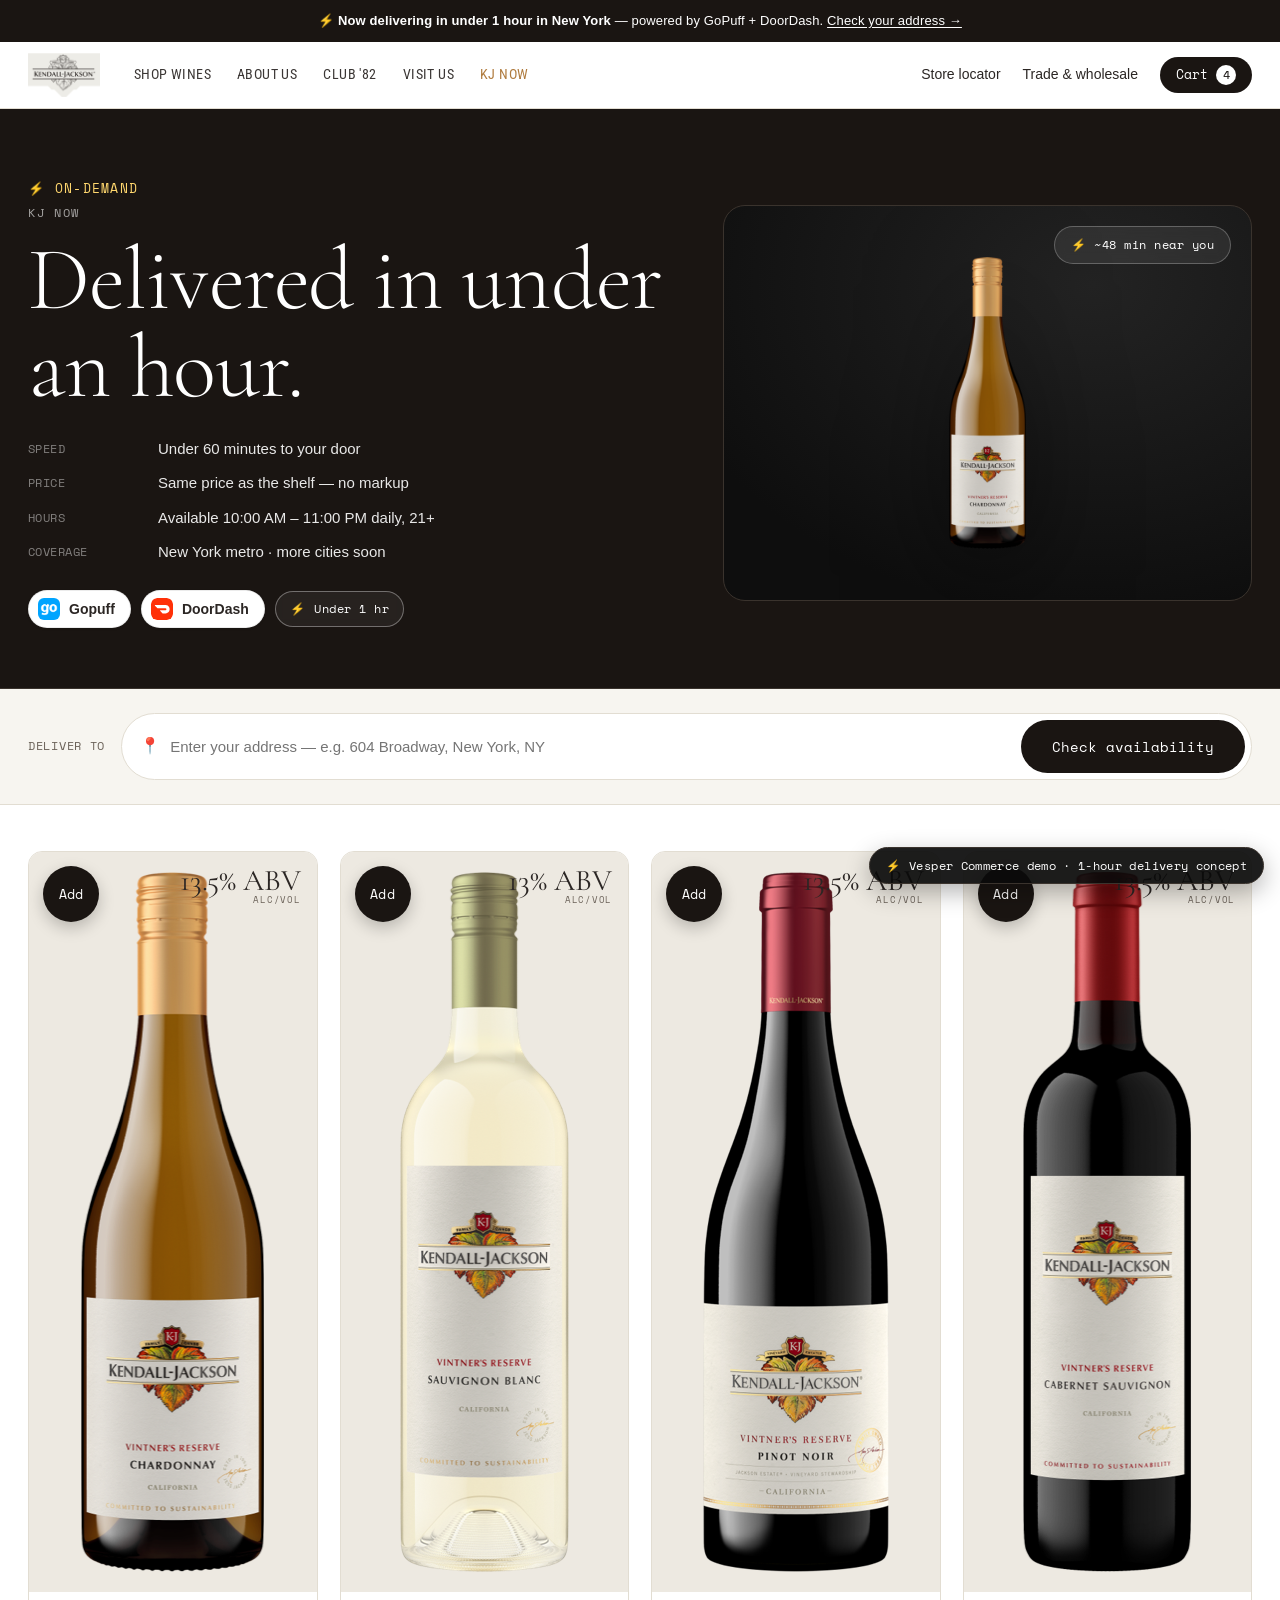
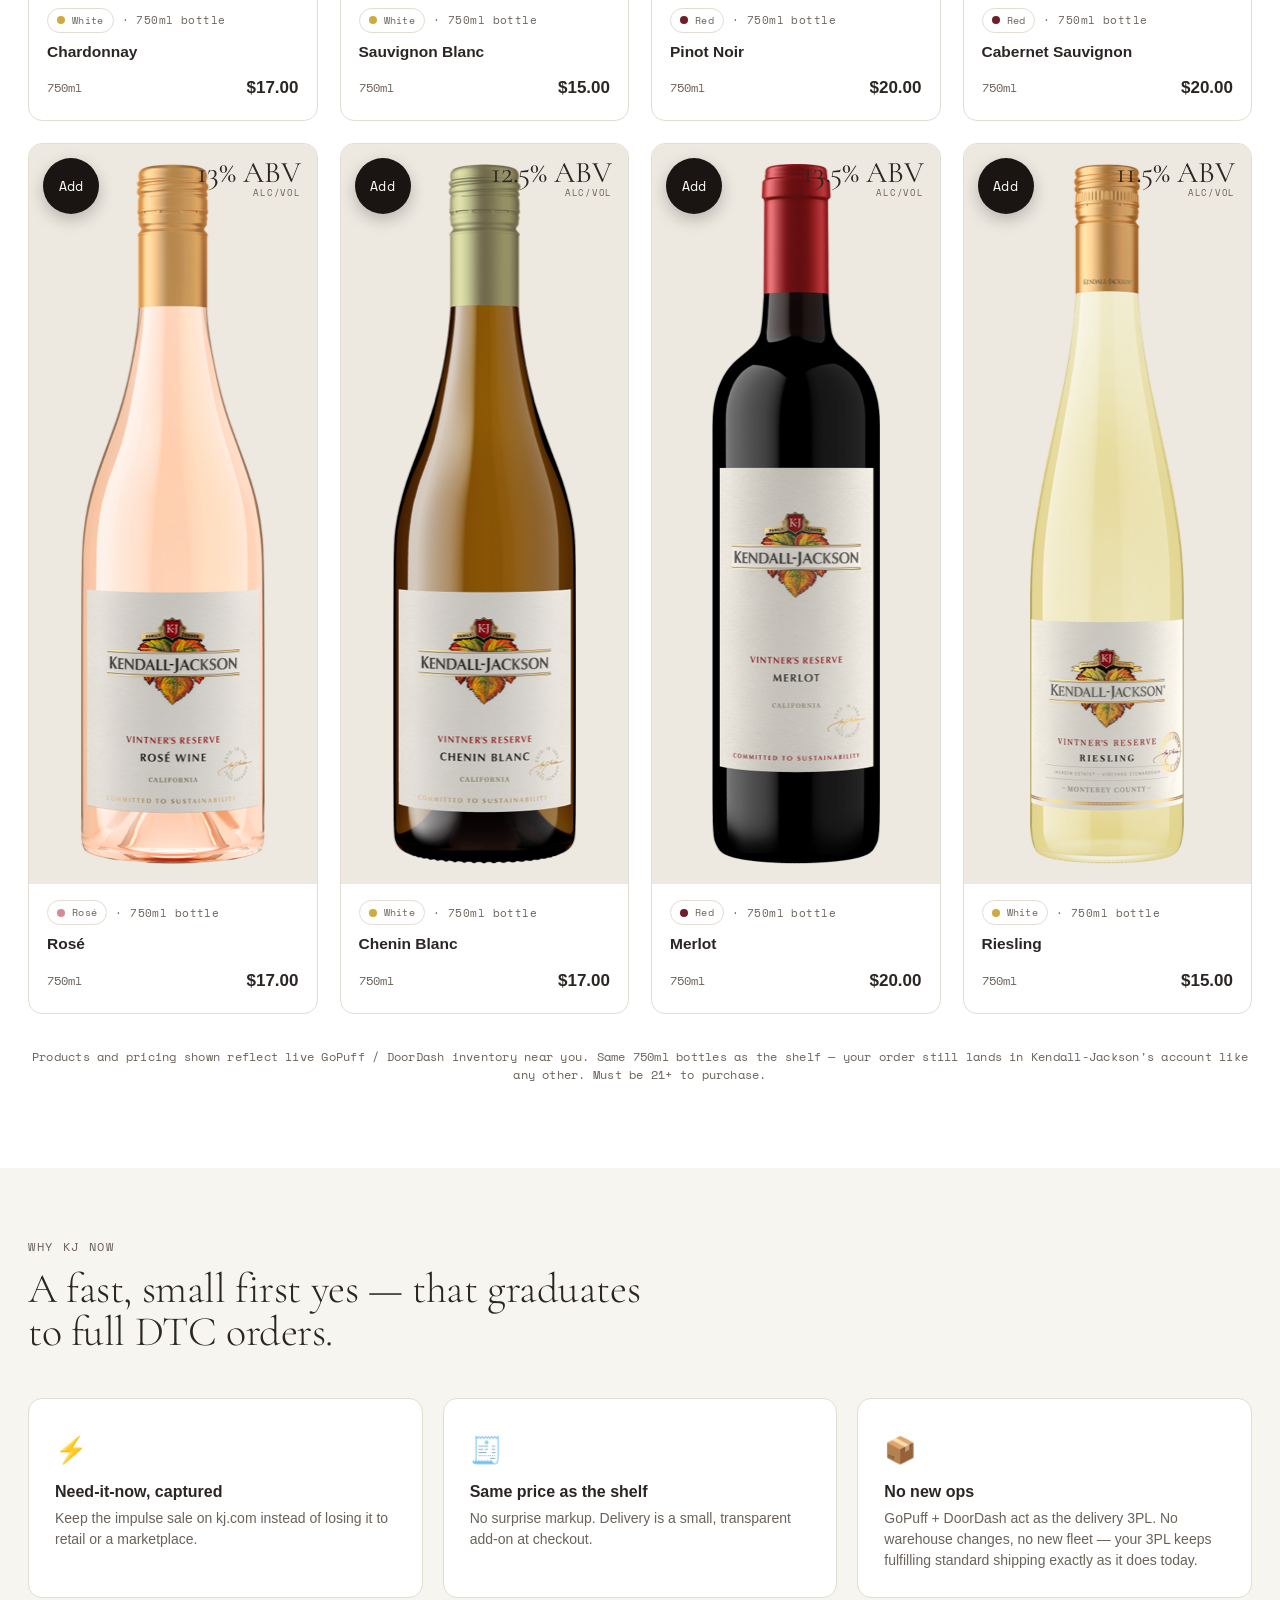
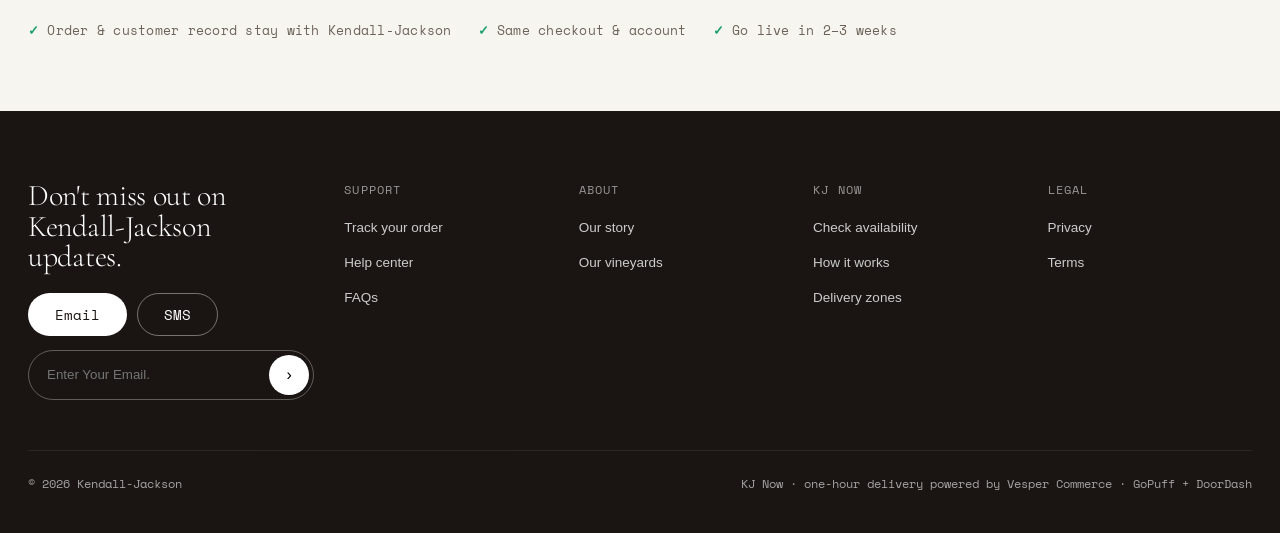
==== kj-now.html @ 24b3e449 "Kendall-Jackson x Vesper Commerce 1-hour delivery mockup Co-Authored-By: Claude Opus 4.8 (1M context" ====
<!doctype html>
<html lang="en">
<head>
<meta charset="utf-8" />
<meta name="viewport" content="width=device-width, initial-scale=1" />
<title>KJ Now — Delivered in under an hour | Kendall-Jackson</title>
<meta name="description" content="KJ Now: your favorite Kendall-Jackson wines delivered in under an hour, at the same price as the shelf. Powered by GoPuff + DoorDash." />
<link rel="preconnect" href="https://fonts.googleapis.com" />
<link rel="preconnect" href="https://fonts.gstatic.com" crossorigin />
<link href="https://fonts.googleapis.com/css2?family=Cormorant+Garamond:wght@300;400;500;600&family=Roboto+Condensed:wght@400;500;700&family=Space+Mono:wght@400;700&display=swap" rel="stylesheet" />
<link rel="stylesheet" href="styles.css" />
<link rel="icon" href="assets/logo.png" />
</head>
<body>

<div class="announce">
  <span class="bolt">⚡</span> <b>Now delivering in under 1 hour in New York</b> — powered by GoPuff + DoorDash. <a href="#now">Check your address →</a>
</div>

<header class="header light">
  <nav class="nav">
    <a class="brand" href="index.html"><img src="assets/logo.png" alt="Kendall-Jackson" style="height:44px" /></a>
    <div class="nav-links" style="font-family:var(--nav-font);letter-spacing:.03em;text-transform:uppercase;font-size:14px">
      <a href="index.html#shop">Shop Wines</a>
      <a href="index.html#shop">About Us</a>
      <a href="index.html#shop">Club '82</a>
      <a href="index.html#shop">Visit Us</a>
      <a href="kj-now.html" style="color:var(--gold)">KJ Now</a>
    </div>
    <div class="nav-right">
      <a class="hide-sm" href="#">Store locator</a>
      <a class="hide-sm" href="#">Trade &amp; wholesale</a>
      <button class="hamburger" onclick="openMenu()" aria-label="Open menu"><svg viewBox="0 0 24 24" fill="none" stroke="currentColor" stroke-width="2" stroke-linecap="round"><line x1="3" y1="6" x2="21" y2="6"/><line x1="3" y1="12" x2="21" y2="12"/><line x1="3" y1="18" x2="21" y2="18"/></svg></button>
      <a href="checkout.html" class="cart-pill" onclick="event.preventDefault();openCart()">Cart <span class="cart-count" id="cartCount">4</span></a>
    </div>
  </nav>
</header>

<!-- HERO -->
<section class="now-hero" id="now">
  <div class="wrap grid">
    <div>
      <div class="kick">⚡ On-demand</div>
      <div class="eyebrow">KJ Now</div>
      <h1 class="serif">Delivered in under an hour.</h1>
      <div class="facts">
        <div><span class="k">Speed</span> Under 60 minutes to your door</div>
        <div><span class="k">Price</span> Same price as the shelf — no markup</div>
        <div><span class="k">Hours</span> Available 10:00 AM – 11:00 PM daily, 21+</div>
        <div><span class="k">Coverage</span> New York metro · more cities soon</div>
      </div>
      <div class="chips-row retailer-chips">
        <span class="chip"><img class="logo" src="assets/gopuff-icon.png" alt="GoPuff" /> Gopuff</span>
        <span class="chip"><img class="logo" src="assets/doordash-icon.svg" alt="DoorDash" /> DoorDash</span>
        <span class="delivery-badge"><span class="bolt">⚡</span> Under 1 hr</span>
      </div>
    </div>
    <div class="now-visual">
      <div class="float-badge"><span class="bolt">⚡</span> ~48 min near you</div>
      <img src="assets/bottle-chardonnay.png" alt="Kendall-Jackson Vintner's Reserve Chardonnay available on demand" />
    </div>
  </div>
</section>

<!-- ADDRESS BAR -->
<div class="now-addrbar">
  <div class="wrap inner">
    <span class="lbl">Deliver to</span>
    <div class="field">
      <span aria-hidden="true">📍</span>
      <input id="nowAddr" type="text" placeholder="Enter your address — e.g. 604 Broadway, New York, NY" />
      <button class="btn btn-dark" onclick="nowCheck()">Check availability</button>
    </div>
    <span class="now-addr-state" id="nowAddrState"><span>✓</span> In your zone · delivered in ~48 min</span>
  </div>
</div>

<!-- GRID -->
<section class="now-section">
  <div class="wrap">
    <div class="now-gridwrap show" id="nowGridWrap">
      <div class="now-grid" id="nowGrid"><!-- injected by app.js --></div>
      <div class="now-disclaimer">
        Products and pricing shown reflect live GoPuff / DoorDash inventory near you. Same 750ml bottles as the shelf — your order still lands in Kendall-Jackson's account like any other. Must be 21+ to purchase.
      </div>
    </div>
  </div>
</section>

<!-- reassurance band -->
<section class="how" style="padding:70px 0">
  <div class="wrap">
    <div class="eyebrow">Why KJ Now</div>
    <h2 class="serif" style="font-size:clamp(28px,3.4vw,42px);margin-top:12px;max-width:640px">A fast, small first yes — that graduates to full DTC orders.</h2>
    <div class="steps now-steps-3">
      <div class="step"><div class="icon">⚡</div><h3>Need-it-now, captured</h3><p>Keep the impulse sale on kj.com instead of losing it to retail or a marketplace.</p></div>
      <div class="step"><div class="icon">🧾</div><h3>Same price as the shelf</h3><p>No surprise markup. Delivery is a small, transparent add-on at checkout.</p></div>
      <div class="step"><div class="icon">📦</div><h3>No new ops</h3><p>GoPuff + DoorDash act as the delivery 3PL. No warehouse changes, no new fleet — your 3PL keeps fulfilling standard shipping exactly as it does today.</p></div>
    </div>
    <div class="assurance">
      <span><span class="tick">✓</span> Order &amp; customer record stay with Kendall-Jackson</span>
      <span><span class="tick">✓</span> Same checkout &amp; account</span>
      <span><span class="tick">✓</span> Go live in 2–3 weeks</span>
    </div>
  </div>
</section>

<footer class="footer">
  <div class="wrap">
    <div class="top">
      <div class="updates">
        <h3 class="serif">Don't miss out on Kendall-Jackson updates.</h3>
        <div class="toggle"><button class="btn btn-white">Email</button><button class="btn btn-outline" style="color:#fff">SMS</button></div>
        <div class="subscribe"><input placeholder="Enter Your Email." /><button>›</button></div>
      </div>
      <div><div class="colhead">Support</div><ul><li><a href="#">Track your order</a></li><li><a href="#">Help center</a></li><li><a href="#">FAQs</a></li></ul></div>
      <div><div class="colhead">About</div><ul><li><a href="#">Our story</a></li><li><a href="#">Our vineyards</a></li></ul></div>
      <div><div class="colhead">KJ Now</div><ul><li><a href="kj-now.html">Check availability</a></li><li><a href="index.html#onehour">How it works</a></li><li><a href="#">Delivery zones</a></li></ul></div>
      <div><div class="colhead">Legal</div><ul><li><a href="#">Privacy</a></li><li><a href="#">Terms</a></li></ul></div>
    </div>
    <div class="base"><span>© 2026 Kendall-Jackson</span><span>KJ Now · one-hour delivery powered by Vesper Commerce · GoPuff + DoorDash</span></div>
  </div>
</footer>

<div class="demo-ribbon"><span class="bolt">⚡</span> Vesper Commerce demo · 1-hour delivery concept</div>

<script src="app.js"></script>
</body>
</html>
---- styles.css ----
/* ============================================================
   Kendall-Jackson × Vesper Commerce — 1-Hour Delivery Mockup
   Design system replicating kj.com
   Fonts: Cormorant Garamond (display, standing in for Chronicle Text)
          + system sans (body, matches kj.com's plain Helvetica stack)
          + Roboto Condensed (nav/eyebrow labels, a real kj.com detail)
   ============================================================ */

:root {
  --black: #1a1512;
  --ink: #2b2624;
  --white: #ffffff;
  --offwhite: #ede9e1;      /* product panel bg, kj.com's cream */
  --paper: #f7f5f0;
  --line: #e2ddd2;
  --line-dark: #3a332d;
  --gray: #6b6259;
  --gray-2: #8a8074;
  --gold: #a9702e;          /* KJ brass/gold accent */
  --gopuff: #009f8f;        /* GoPuff teal */
  --doordash: #eb1700;      /* DoorDash red */
  --radius-pill: 999px;
  --radius: 14px;
  --serif: "Cormorant Garamond", Georgia, "Times New Roman", serif;
  --sans: -apple-system, BlinkMacSystemFont, "Helvetica Neue", Helvetica, Arial, sans-serif;
  --nav-font: "Roboto Condensed", var(--sans);
  --mono: "Space Mono", ui-monospace, "SFMono-Regular", monospace;
  --maxw: 1280px;
}

* { box-sizing: border-box; }

html { scroll-behavior: smooth; }

body {
  margin: 0;
  font-family: var(--sans);
  color: var(--ink);
  background: var(--white);
  -webkit-font-smoothing: antialiased;
  line-height: 1.5;
}

img { max-width: 100%; display: block; }
a { color: inherit; text-decoration: none; }
button { font-family: inherit; cursor: pointer; }

h1, h2, h3, .serif {
  font-family: var(--serif);
  font-weight: 300;
  letter-spacing: -0.01em;
  line-height: 1.02;
  margin: 0;
}

.wrap { max-width: var(--maxw); margin: 0 auto; padding: 0 28px; }

/* ---------- Announcement bar ---------- */
.announce {
  background: var(--black);
  color: var(--white);
  font-size: 13px;
  letter-spacing: 0.01em;
  text-align: center;
  padding: 11px 16px;
  position: relative;
  z-index: 60;
}
.announce b { font-weight: 600; }
.announce .bolt { color: #ffd76e; }
.announce a { text-decoration: underline; text-underline-offset: 2px; }

/* ---------- Header / nav ---------- */
.header {
  background: var(--black);
  color: var(--white);
  position: sticky;
  top: 0;
  z-index: 50;
  border-bottom: 1px solid var(--line-dark);
}
.header.light {
  background: var(--white);
  color: var(--ink);
  border-bottom: 1px solid var(--line);
}
.nav {
  display: flex;
  align-items: center;
  gap: 34px;
  height: 66px;
  max-width: var(--maxw);
  margin: 0 auto;
  padding: 0 28px;
}
.brand img { height: 26px; width: auto; }
.nav-links { display: flex; gap: 26px; font-size: 14px; }
.nav-links a { opacity: 0.92; }
.nav-links a:hover { opacity: 1; }
.nav-right { margin-left: auto; display: flex; align-items: center; gap: 22px; font-size: 14px; }
.nav-right .ico { width: 20px; height: 20px; opacity: 0.9; }
.cart-pill {
  background: var(--white);
  color: var(--black);
  border-radius: var(--radius-pill);
  padding: 8px 16px;
  font-family: var(--mono);
  font-size: 13px;
  display: inline-flex;
  gap: 8px;
  align-items: center;
  border: none;
}
.header.light .cart-pill { background: var(--black); color: var(--white); }
.cart-count {
  background: var(--black); color: var(--white);
  border-radius: var(--radius-pill);
  min-width: 20px; height: 20px; padding: 0 5px;
  display: inline-flex; align-items: center; justify-content: center;
  font-size: 12px;
}
.header.light .cart-count { background: var(--white); color: var(--black); }

/* ---------- Hamburger + mobile menu ---------- */
.hamburger {
  display: none; width: 40px; height: 40px; align-items: center; justify-content: center;
  background: transparent; border: 0; color: inherit; padding: 0;
}
.hamburger svg { width: 24px; height: 24px; }

.menu-overlay { position: fixed; inset: 0; background: rgba(0,0,0,.45); z-index: 110; opacity: 0; visibility: hidden; transition: opacity .3s ease, visibility .3s ease; }
.menu-overlay.open { opacity: 1; visibility: visible; }
.mobile-menu {
  position: fixed; top: 0; left: 0; height: 100%; width: 320px; max-width: 86vw;
  background: var(--black); color: #fff; z-index: 111;
  transform: translateX(-100%); transition: transform .32s cubic-bezier(.4,0,.2,1);
  display: flex; flex-direction: column;
}
.mobile-menu.open { transform: translateX(0); }
.mm-head { display: flex; align-items: center; justify-content: space-between; padding: 20px 22px; border-bottom: 1px solid var(--line-dark); }
.mm-head img { height: 24px; width: auto; }
.mm-close { background: transparent; border: 1px solid var(--line-dark); border-radius: 8px; color: #fff; font-size: 16px; width: 40px; height: 40px; display: flex; align-items: center; justify-content: center; }
.mm-links { display: flex; flex-direction: column; padding: 16px 0 6px; }
.mm-links a { font-family: var(--serif); font-size: 27px; line-height: 1; padding: 13px 24px; color: #fff; letter-spacing: -.01em; }
.mm-links a.active { color: #ffd76e; }
.mm-sub { margin-top: auto; border-top: 1px solid var(--line-dark); padding: 18px 24px; display: flex; flex-direction: column; gap: 14px; }
.mm-sub a { font-family: var(--sans); font-size: 14px; color: rgba(255,255,255,.8); }
.mm-cta { margin: 6px 24px 26px; }

@media (max-width: 620px) { .hamburger { display: inline-flex; } }

/* ---------- Buttons ---------- */
.btn {
  display: inline-flex; align-items: center; justify-content: center; gap: 10px;
  font-family: var(--mono);
  font-size: 14px;
  border-radius: var(--radius-pill);
  padding: 15px 30px;
  border: 1px solid transparent;
  transition: transform .08s ease, opacity .15s ease, background .15s ease;
  white-space: nowrap;
}
.btn:active { transform: translateY(1px); }
.btn-white { background: var(--white); color: var(--black); }
.btn-white:hover { opacity: .88; }
.btn-dark { background: var(--black); color: var(--white); }
.btn-dark:hover { opacity: .9; }
.btn-outline { background: transparent; border-color: currentColor; }
.btn-block { width: 100%; }
.btn-lg { padding: 18px 34px; font-size: 15px; }

/* ---------- Hero ---------- */
.hero {
  position: relative;
  background: var(--black);
  color: var(--white);
  min-height: 620px;
  display: flex;
  align-items: center;
  overflow: hidden;
}
.hero-media {
  position: absolute; inset: 0;
  background-size: cover;
  background-position: center;
  opacity: 0.92;
}
.hero-media::after {
  content: "";
  position: absolute; inset: 0;
  background: linear-gradient(90deg, rgba(0,0,0,.85) 0%, rgba(0,0,0,.55) 40%, rgba(0,0,0,.15) 100%);
}
.hero-inner { position: relative; z-index: 2; padding: 60px 0; }
.hero h1 { font-size: clamp(46px, 6vw, 82px); max-width: 640px; }
.hero .sub { margin-top: 18px; font-size: 16px; opacity: .85; max-width: 420px; }
.hero-cta { margin-top: 30px; display: flex; gap: 14px; flex-wrap: wrap; }

/* eyebrow / labels */
.eyebrow {
  font-family: var(--mono);
  font-size: 12px;
  letter-spacing: 0.14em;
  text-transform: uppercase;
  color: var(--gray);
}
.hero .eyebrow { color: rgba(255,255,255,.7); }

/* ---------- 1-hour delivery pieces ---------- */
.delivery-badge {
  display: inline-flex; align-items: center; gap: 9px;
  font-family: var(--mono);
  font-size: 12px;
  letter-spacing: 0.04em;
  padding: 8px 14px;
  border-radius: var(--radius-pill);
  border: 1px solid rgba(255,255,255,.35);
  background: rgba(255,255,255,.06);
  backdrop-filter: blur(4px);
}
.delivery-badge .bolt { color: #ffd76e; }
.header.light .delivery-badge, .on-light .delivery-badge {
  border-color: var(--line); background: var(--paper); color: var(--ink);
}

.retailer-chips { display: inline-flex; gap: 10px; align-items: center; flex-wrap: wrap; }
.chip {
  display: inline-flex; align-items: center; gap: 9px;
  font-family: var(--sans); font-size: 14px; font-weight: 600;
  border-radius: var(--radius-pill);
  padding: 7px 15px 7px 9px;
  background: var(--white); color: var(--ink);
  border: 1px solid rgba(0,0,0,.08);
  box-shadow: 0 1px 3px rgba(0,0,0,.08);
  letter-spacing: 0;
  line-height: 1;
}
.chip .logo { width: 22px; height: 22px; border-radius: 6px; object-fit: contain; flex: none; display: block; }
.chip-outline {
  background: transparent; color: inherit;
  border: 1px solid rgba(128,128,128,.4);
}

/* The signature 1-hour delivery band */
.delivery-band {
  background: var(--black);
  color: var(--white);
  padding: 74px 0;
}
.delivery-band .grid {
  display: grid; grid-template-columns: 1.05fr 1fr; gap: 60px; align-items: center;
}
.delivery-band h2 { font-size: clamp(34px, 4.4vw, 56px); max-width: 520px; }
.delivery-band .lede { margin-top: 18px; font-size: 16px; opacity: .8; max-width: 460px; }

.addr-card {
  background: #141414;
  border: 1px solid var(--line-dark);
  border-radius: 20px;
  padding: 28px;
}
.addr-card .row-top {
  display: flex; align-items: center; justify-content: space-between; margin-bottom: 18px;
}
.addr-field {
  display: flex; gap: 10px; align-items: center;
  background: var(--white); color: var(--ink);
  border-radius: var(--radius-pill);
  padding: 6px 6px 6px 18px;
}
.addr-field input {
  border: 0; outline: 0; flex: 1; min-width: 0; font-family: var(--sans); font-size: 15px; background: transparent;
  padding: 12px 0;
}
.addr-field .btn { padding: 13px 22px; }
.addr-note { margin-top: 14px; font-size: 12.5px; opacity: .6; font-family: var(--mono); letter-spacing: .02em; }

/* availability result (hidden until "check") */
.avail-result { display: none; margin-top: 22px; }
.avail-result.show { display: block; animation: fade .3s ease; }
@keyframes fade { from { opacity: 0; transform: translateY(6px);} to {opacity:1; transform:none;} }
.avail-head {
  display: flex; align-items: center; gap: 10px;
  font-family: var(--mono); font-size: 13px; letter-spacing: .04em;
  color: #7ee0c0; margin-bottom: 14px;
}
.mini-prod {
  display: flex; align-items: center; gap: 14px;
  padding: 12px 0; border-top: 1px solid var(--line-dark);
}
.mini-prod img { width: 52px; height: 52px; object-fit: contain; background: #1e1e1e; border-radius: 10px; padding: 4px; }
.mini-prod .info { flex: 1; }
.mini-prod .info .name { font-size: 14px; font-weight: 600; }
.mini-prod .info .meta { font-size: 12px; opacity: .6; }
.mini-add {
  background: var(--white); color: var(--black); border: 0;
  border-radius: var(--radius-pill); padding: 8px 16px;
  font-family: var(--mono); font-size: 12px;
}

/* ---------- How it works ---------- */
.how { padding: 84px 0; background: var(--paper); }
.how .steps { display: grid; grid-template-columns: repeat(4, 1fr); gap: 20px; margin-top: 44px; }
.step {
  background: var(--white); border: 1px solid var(--line);
  border-radius: var(--radius); padding: 26px;
}
.step .num { font-family: var(--mono); font-size: 12px; color: var(--gray); }
.step .icon { font-size: 26px; margin: 6px 0 14px; }
.step h3 { font-family: var(--sans); font-weight: 650; font-size: 16px; letter-spacing: 0; }
.step p { color: var(--gray); font-size: 14px; margin: 8px 0 0; }
.how .assurance {
  margin-top: 24px; display: flex; gap: 26px; flex-wrap: wrap;
  font-family: var(--mono); font-size: 12.5px; color: var(--gray); letter-spacing: .02em;
}
.how .assurance span { display: inline-flex; gap: 8px; align-items: center; }
.tick { color: #1a9d6e; font-weight: 700; }

/* ---------- Section heading ---------- */
.section { padding: 78px 0; }
.section-head { display: flex; align-items: flex-end; justify-content: space-between; gap: 20px; margin-bottom: 36px; }
.section-head h2 { font-size: clamp(32px, 4vw, 50px); }
.section-head p { color: var(--gray); max-width: 420px; margin: 8px 0 0; }

/* ---------- Product grid ---------- */
.prod-grid { display: grid; grid-template-columns: repeat(3, 1fr); gap: 22px; }
.card {
  border: 1px solid var(--line); border-radius: var(--radius);
  overflow: hidden; background: var(--white);
  transition: box-shadow .2s ease, transform .2s ease;
  display: flex; flex-direction: column;
}
.card:hover { box-shadow: 0 12px 30px rgba(0,0,0,.08); transform: translateY(-3px); }
.card .thumb {
  position: relative; background: var(--offwhite);
  aspect-ratio: 1/1; display: flex; align-items: center; justify-content: center; padding: 22px;
}
.card .thumb img { max-height: 100%; object-fit: contain; }
.card .badges { position: absolute; top: 14px; left: 14px; display: flex; flex-direction: column; gap: 8px; align-items: flex-start; }
.tag {
  font-family: var(--mono); font-size: 11px; letter-spacing: .03em;
  padding: 5px 11px; border-radius: var(--radius-pill); background: var(--white); border: 1px solid var(--line);
}
.tag.line { display: inline-flex; gap: 7px; align-items: center; }
.tag.line .dot { width: 8px; height: 8px; border-radius: 50%; }
.tag.gold .dot { background: var(--gold); }
.tag.bronze .dot { background: #7c5a34; }
.tag.white .dot { background: #cfaa3f; }
.tag.red .dot { background: #6e1f27; }
.tag.rose .dot { background: #d68a94; }
.tag.status { background: var(--black); color: var(--white); border-color: var(--black); }
.tag.onehr { background: #fff7e6; border-color: #f0d79a; color: #7a5a12; }
.card .body { padding: 18px 18px 22px; display: flex; flex-direction: column; flex: 1; }
.card .line-label { font-family: var(--mono); font-size: 11px; letter-spacing: .1em; text-transform: uppercase; color: var(--gray); }
.card h3 { font-family: var(--sans); font-weight: 650; font-size: 17px; letter-spacing: 0; margin: 6px 0 0; }
.card .stats { display: flex; gap: 14px; margin: 12px 0; font-size: 12px; color: var(--gray); font-family: var(--mono); }
.card .stats b { color: var(--ink); font-weight: 700; }
.card .rating { font-size: 12.5px; color: var(--gray); margin-top: 2px; }
.card .foot { margin-top: auto; display: flex; align-items: center; justify-content: space-between; padding-top: 14px; }
.card .price { font-size: 17px; font-weight: 600; }
.card .add { font-family: var(--mono); font-size: 13px; padding: 10px 18px; border-radius: var(--radius-pill); background: var(--black); color: var(--white); border: 0; }

/* ---------- Value / comparison strip ---------- */
.value-strip { background: var(--offwhite); padding: 70px 0; }
.value-grid { display: grid; grid-template-columns: repeat(3, 1fr); gap: 40px; text-align: center; }
.value-grid .big { font-family: var(--serif); font-size: 54px; line-height: 1; }
.value-grid p { color: var(--gray); margin-top: 10px; font-size: 14px; }

/* ---------- Product detail page ---------- */
.pdp { display: grid; grid-template-columns: 1.15fr 1fr; gap: 56px; padding: 44px 0 70px; }
.pdp-media .main {
  background: var(--offwhite); border-radius: var(--radius);
  aspect-ratio: 4/3; display: flex; align-items: center; justify-content: center; padding: 40px;
  position: relative;
}
.pdp-media .main img { max-height: 100%; object-fit: contain; }
.pdp-media .line-flag {
  position: absolute; top: 18px; left: 18px;
  font-family: var(--mono); font-size: 12px; padding: 6px 13px; border-radius: var(--radius-pill);
  background: var(--white); display: inline-flex; gap: 8px; align-items: center;
}
.pdp-media .thumbs { display: grid; grid-template-columns: repeat(3, 1fr); gap: 14px; margin-top: 14px; }
.pdp-media .thumbs div { background: var(--black); border-radius: var(--radius); aspect-ratio: 1/1; display:flex;align-items:center;justify-content:center; overflow:hidden;}
.pdp-media .thumbs img { max-height: 78%; object-fit: contain; }

.pdp-info h1 { font-size: clamp(34px, 4vw, 48px); }
.pdp-info .desc { color: var(--gray); margin: 14px 0 0; font-size: 15px; max-width: 440px; }
.price-line { display: flex; align-items: center; gap: 14px; margin: 22px 0; font-size: 15px; }
.price-line .p { font-size: 22px; font-weight: 650; }
.price-line .sep { color: var(--line); }
.price-line .muted { color: var(--gray); }

/* purchase mode toggle */
.buy-modes { display: grid; grid-template-columns: 1fr 1fr 1fr; gap: 0; border: 1px solid var(--line); border-radius: var(--radius-pill); overflow: hidden; margin-bottom: 8px; }
.buy-mode {
  padding: 14px 10px; text-align: center; font-family: var(--mono); font-size: 12.5px;
  background: var(--white); border: 0; border-right: 1px solid var(--line); color: var(--gray);
  display: flex; flex-direction: column; gap: 3px; align-items: center; line-height: 1.2;
}
.buy-mode:last-child { border-right: 0; }
.buy-mode small { font-size: 10.5px; opacity: .8; }
.buy-mode.active { background: var(--black); color: var(--white); }
.buy-mode.active.onehr { background: #1b1b1b; box-shadow: inset 0 0 0 2px #ffd76e; }
.buy-mode .bolt { color: #d99a12; }
.buy-mode.active .bolt { color: #ffd76e; }

.benefits { display: grid; grid-template-columns: 1fr 1fr; gap: 10px 22px; margin: 20px 0; }
.benefits div { font-size: 13.5px; color: var(--gray); display: flex; gap: 8px; }

.qty-row { display: flex; gap: 12px; align-items: stretch; margin-top: 18px; }
.qty { display: flex; align-items: center; border: 1px solid var(--line); border-radius: var(--radius-pill); padding: 0 6px; }
.qty button { width: 40px; height: 52px; border: 0; background: transparent; font-size: 18px; color: var(--gray); }
.qty span { min-width: 34px; text-align: center; font-family: var(--mono); }
.add-cta { flex: 1; }

.guarantee { margin-top: 16px; background: var(--paper); border: 1px solid var(--line); border-radius: var(--radius); padding: 14px 16px; font-size: 13px; color: var(--gray); }
.guarantee b { color: var(--ink); }

/* the PDP 1-hour delivery module */
.onehr-module {
  margin: 22px 0; border: 1px solid var(--line); border-radius: var(--radius);
  background: linear-gradient(180deg,#0c0c0c,#151515); color: var(--white); padding: 22px;
}
.onehr-module .top { display: flex; align-items: center; justify-content: space-between; gap: 12px; margin-bottom: 14px; }
.onehr-module .top .t { font-family: var(--sans); font-weight: 650; font-size: 15px; display: flex; gap: 9px; align-items: center; }
.onehr-module .top .bolt { color: #ffd76e; }
.onehr-module .sub { font-size: 13px; opacity: .75; margin-bottom: 14px; }
.onehr-module .addr-field { background: var(--white); }
.onehr-module .pill-note { margin-top: 12px; font-family: var(--mono); font-size: 11.5px; opacity: .6; }

/* ---------- Checkout ---------- */
.checkout { display: grid; grid-template-columns: 1.3fr 1fr; gap: 0; min-height: 100vh; }
.co-left { padding: 46px clamp(24px, 5vw, 80px); }
.co-left .inner { max-width: 560px; margin-left: auto; }
.co-right { background: var(--offwhite); padding: 46px clamp(24px, 4vw, 56px); border-left: 1px solid var(--line); }
.co-right .inner { max-width: 460px; }
.co-logo img { height: 30px; }
.co-section-title { font-family: var(--sans); font-weight: 650; font-size: 17px; margin: 30px 0 14px; }
.co-field { width: 100%; border: 1px solid var(--line); border-radius: 10px; padding: 15px 16px; font-family: var(--sans); font-size: 15px; margin-bottom: 12px; }
.co-row { display: grid; grid-template-columns: 1fr 1fr; gap: 12px; }
.co-row .co-field { margin-bottom: 12px; }

.ship-method { border: 1px solid var(--line); border-radius: 12px; overflow: hidden; margin: 6px 0 8px; }
.ship-opt {
  display: flex; align-items: center; gap: 14px; padding: 18px 18px; cursor: pointer;
  border-bottom: 1px solid var(--line); background: var(--white);
}
.ship-opt:last-child { border-bottom: 0; }
.ship-opt.selected { background: #fffdf6; box-shadow: inset 3px 0 0 #ffcf4a; }
.ship-opt .radio { width: 20px; height: 20px; border-radius: 50%; border: 2px solid var(--line); flex: none; position: relative; }
.ship-opt.selected .radio { border-color: #d99a12; }
.ship-opt.selected .radio::after { content:""; position: absolute; inset: 3px; background: #d99a12; border-radius: 50%; }
.ship-opt .ret { width: 34px; height: 34px; border-radius: 9px; display: flex; align-items: center; justify-content: center; color: #fff; font-family: var(--mono); font-weight: 700; font-size: 10px; flex: none; }
.ship-opt .ret.gopuff { background: var(--gopuff); }
.ship-opt .ret.doordash { background: var(--doordash); }
.ship-opt .ret.std { background: var(--ink); }
.ship-opt .txt { flex: 1; }
.ship-opt .txt .n { font-weight: 600; font-size: 14.5px; }
.ship-opt .txt .d { font-size: 12.5px; color: var(--gray); }
.ship-opt .amt { font-weight: 650; font-size: 14.5px; }

.co-note { font-family: var(--mono); font-size: 11.5px; line-height: 1.6; color: var(--gray); background: var(--paper); border: 1px dashed var(--line); border-radius: 10px; padding: 12px 14px; margin: 6px 0 0; display: flex; align-items: flex-start; gap: 9px; }
.co-note b { color: var(--ink); font-weight: 700; }

/* order summary */
.os-item { display: flex; gap: 14px; align-items: center; padding: 14px 0; border-bottom: 1px solid var(--line); }
.os-item .im { width: 62px; height: 62px; background: var(--white); border: 1px solid var(--line); border-radius: 10px; position: relative; display:flex;align-items:center;justify-content:center; padding: 6px; }
.os-item .im img { max-height: 100%; object-fit: contain; }
.os-item .im .q { position: absolute; top: -8px; right: -8px; background: var(--gray); color: #fff; width: 22px; height: 22px; border-radius: 50%; font-size: 12px; display:flex;align-items:center;justify-content:center; }
.os-item .nm { flex: 1; }
.os-item .nm .t { font-size: 14px; font-weight: 600; }
.os-item .nm .s { font-size: 12px; color: var(--gray); }
.os-item .pr { font-weight: 600; font-size: 14px; }
.os-line { display: flex; justify-content: space-between; padding: 8px 0; font-size: 14px; }
.os-line.total { font-size: 20px; font-weight: 650; border-top: 1px solid var(--line); margin-top: 8px; padding-top: 16px; }
.os-line .muted { color: var(--gray); }
.eta-badge { display: inline-flex; align-items: center; gap: 8px; background: var(--black); color: #fff; border-radius: var(--radius-pill); padding: 8px 15px; font-family: var(--mono); font-size: 12px; margin: 14px 0; }
.eta-badge .bolt { color: #ffd76e; }

/* ---------- David Now (on-demand collection page) ---------- */
.now-hero {
  background: var(--black); color: var(--white);
  padding: 70px 0 60px;
  border-bottom: 1px solid var(--line-dark);
}
.now-hero .grid { display: grid; grid-template-columns: 1.1fr .9fr; gap: 48px; align-items: center; }
.now-hero .eyebrow { color: rgba(255,255,255,.6); }
.now-hero h1 { font-size: clamp(48px, 7vw, 92px); margin: 14px 0 0; line-height: .98; }
.now-hero .kick { font-family: var(--mono); font-size: 13px; letter-spacing: .1em; text-transform: uppercase; color: #ffd76e; margin-bottom: 6px; }
.now-hero .facts { margin-top: 26px; display: flex; flex-direction: column; gap: 12px; }
.now-hero .facts div { display: flex; gap: 12px; align-items: center; font-size: 15px; opacity: .9; }
.now-hero .facts .k { font-family: var(--mono); font-size: 12px; letter-spacing: .04em; color: rgba(255,255,255,.5); min-width: 118px; text-transform: uppercase; }
.now-hero .chips-row { margin-top: 26px; }
.now-visual {
  background: radial-gradient(120% 120% at 70% 20%, #232323 0%, #0e0e0e 70%);
  border: 1px solid var(--line-dark); border-radius: 22px;
  aspect-ratio: 4/3; display: flex; align-items: center; justify-content: center; position: relative; overflow: hidden;
}
.now-visual img { max-height: 74%; object-fit: contain; filter: drop-shadow(0 30px 50px rgba(0,0,0,.5)); }
.now-visual .float-badge {
  position: absolute; top: 20px; right: 20px;
  background: rgba(255,255,255,.08); border: 1px solid rgba(255,255,255,.25); backdrop-filter: blur(6px);
  border-radius: var(--radius-pill); padding: 9px 16px; font-family: var(--mono); font-size: 12px; letter-spacing: .04em;
}
.now-visual .float-badge .bolt { color: #ffd76e; }

/* address bar */
.now-addrbar { background: var(--paper); border-bottom: 1px solid var(--line); padding: 24px 0; position: sticky; top: 66px; z-index: 30; }
.now-addrbar .inner { display: flex; gap: 16px; align-items: center; flex-wrap: wrap; }
.now-addrbar .lbl { font-family: var(--mono); font-size: 12px; letter-spacing: .06em; text-transform: uppercase; color: var(--gray); }
.now-addrbar .field {
  flex: 1; min-width: 280px; display: flex; gap: 10px; align-items: center;
  background: var(--white); border: 1px solid var(--line); border-radius: var(--radius-pill); padding: 6px 6px 6px 18px;
}
.now-addrbar .field input { flex: 1; min-width: 0; border: 0; outline: 0; font-family: var(--sans); font-size: 15px; padding: 12px 0; background: transparent; }
.now-addr-state { display: none; font-family: var(--mono); font-size: 12.5px; color: #1a9d6e; letter-spacing: .02em; }
.now-addr-state.show { display: inline-flex; gap: 8px; align-items: center; }

/* grid */
.now-section { padding: 46px 0 84px; }
.now-gridwrap { position: relative; }
.now-gridwrap.show { animation: fade .35s ease; }
.now-grid { display: grid; grid-template-columns: repeat(4, 1fr); gap: 22px; }
.now-card { border: 1px solid var(--line); border-radius: var(--radius); overflow: hidden; background: var(--white); display: flex; flex-direction: column; transition: box-shadow .2s ease, transform .2s ease; }
.now-card:hover { box-shadow: 0 12px 30px rgba(0,0,0,.08); transform: translateY(-3px); }
.now-thumb { position: relative; background: var(--offwhite); aspect-ratio: 1/1; display: flex; align-items: center; justify-content: center; padding: 20px; }
.now-thumb img { max-height: 100%; object-fit: contain; }
.now-add {
  position: absolute; top: 14px; left: 14px; z-index: 2;
  background: var(--black); color: var(--white); border: 0;
  width: 56px; height: 56px; border-radius: 50%;
  font-family: var(--mono); font-size: 13px; letter-spacing: .02em;
  box-shadow: 0 6px 16px rgba(0,0,0,.22); transition: transform .1s ease, background .15s ease;
}
.now-add:hover { transform: scale(1.06); }
.now-add:active { transform: scale(.96); }
.now-protein {
  position: absolute; top: 16px; right: 16px; text-align: right;
  font-family: var(--serif); font-size: 30px; line-height: .85; color: var(--ink);
}
.now-protein small { display: block; font-family: var(--mono); font-size: 9px; letter-spacing: .08em; text-transform: uppercase; color: var(--gray); margin-top: 3px; }
.now-body { padding: 16px 18px 20px; display: flex; flex-direction: column; flex: 1; }
.now-format { font-family: var(--mono); font-size: 11px; letter-spacing: .04em; color: var(--gray); display: flex; align-items: center; gap: 8px; }
.now-format .tag.line { padding: 4px 9px; font-size: 10px; }
.now-body h3 { font-family: var(--sans); font-weight: 650; font-size: 15.5px; letter-spacing: 0; margin: 9px 0 0; line-height: 1.25; }
.now-foot { margin-top: auto; padding-top: 14px; display: flex; align-items: center; justify-content: space-between; }
.now-size { font-family: var(--mono); font-size: 12px; color: var(--gray); }
.now-price { font-size: 17px; font-weight: 650; }

.now-disclaimer { text-align: center; font-family: var(--mono); font-size: 12px; color: var(--gray); margin-top: 34px; letter-spacing: .02em; }

/* 3-up reassurance steps used on David Now */
.how .steps.now-steps-3 { grid-template-columns: repeat(3, 1fr); }

@media (max-width: 1000px) {
  .now-hero .grid { grid-template-columns: 1fr; gap: 30px; }
  .now-grid { grid-template-columns: repeat(3, 1fr); }
  .how .steps.now-steps-3 { grid-template-columns: 1fr 1fr; }
}
@media (max-width: 720px) {
  .now-grid { grid-template-columns: 1fr 1fr; }
  .now-addrbar { position: static; }
  .now-addrbar .inner { flex-direction: column; align-items: stretch; gap: 10px; }
  .now-addrbar .field { min-width: 0; width: 100%; }
}
@media (max-width: 620px) {
  .how .steps.now-steps-3 { grid-template-columns: 1fr; }
  .now-addrbar .field .btn { padding: 13px 18px; }
}
@media (max-width: 480px) { .now-grid { grid-template-columns: 1fr; } }

/* ---------- Footer ---------- */
.footer { background: var(--black); color: var(--white); padding: 70px 0 40px; }
.footer .top { display: grid; grid-template-columns: 1.4fr repeat(4, 1fr); gap: 30px; }
.footer h4 { font-family: var(--sans); font-weight: 650; font-size: 14px; margin: 0 0 16px; }
.footer .updates h3 { font-size: 30px; max-width: 280px; margin-bottom: 20px; }
.footer .toggle { display: flex; gap: 10px; margin-bottom: 14px; }
.footer .toggle .btn { padding: 10px 26px; }
.footer .toggle .btn-outline { border-color: rgba(255,255,255,.4); }
.footer .subscribe { display: flex; gap: 8px; align-items: center; background: transparent; border: 1px solid rgba(255,255,255,.3); border-radius: var(--radius-pill); padding: 4px 4px 4px 18px; max-width: 340px; }
.footer .subscribe input { flex: 1; background: transparent; border: 0; outline: 0; color: #fff; font-family: var(--sans); padding: 12px 0; }
.footer .subscribe button { background: #fff; color: #000; border: 0; border-radius: 50%; width: 40px; height: 40px; font-size: 16px; }
.footer ul { list-style: none; padding: 0; margin: 0; display: flex; flex-direction: column; gap: 11px; }
.footer ul a { font-size: 13.5px; opacity: .78; }
.footer ul a:hover { opacity: 1; }
.footer .colhead { font-family: var(--mono); font-size: 12px; letter-spacing: .1em; text-transform: uppercase; opacity: .55; margin-bottom: 16px; }
.footer .base { display: flex; justify-content: space-between; align-items: center; margin-top: 50px; padding-top: 24px; border-top: 1px solid var(--line-dark); font-family: var(--mono); font-size: 12px; opacity: .6; }

/* ---------- Slide-out cart drawer + rewards meter ---------- */
.cart-overlay {
  position: fixed; inset: 0; background: rgba(0,0,0,.45); z-index: 100;
  opacity: 0; visibility: hidden; transition: opacity .3s ease, visibility .3s ease;
}
.cart-overlay.open { opacity: 1; visibility: visible; }
.cart-drawer {
  position: fixed; top: 0; right: 0; height: 100%; width: 460px; max-width: 92vw;
  background: var(--white); z-index: 101; display: flex; flex-direction: column;
  transform: translateX(100%); transition: transform .32s cubic-bezier(.4,0,.2,1);
  box-shadow: -10px 0 40px rgba(0,0,0,.16);
}
.cart-drawer.open { transform: translateX(0); }
.cart-head { display: flex; align-items: center; justify-content: space-between; padding: 22px 24px; border-bottom: 1px solid var(--line); }
.cart-head h2 { font-family: var(--serif); font-size: 26px; }
.cart-head h2 span { color: var(--gray); }
.cart-close { width: 40px; height: 40px; border: 1px solid var(--line); background: var(--white); border-radius: 8px; font-size: 18px; color: var(--ink); display: flex; align-items: center; justify-content: center; }

/* meter */
.meter { padding: 24px 24px 10px; }
.meter-tiers { display: flex; justify-content: space-between; gap: 8px; margin-bottom: 20px; }
.meter-tier { flex: 1; text-align: center; font-family: var(--sans); font-weight: 600; font-size: 14px; padding: 12px 6px; border: 1px solid var(--line); border-radius: 10px; color: var(--gray); background: var(--white); transition: all .2s ease; }
.meter-tier.done { background: #0f7a3d; border-color: #0f7a3d; color: #fff; }
.meter-track { position: relative; height: 6px; background: var(--line); border-radius: 999px; margin: 30px 8px 8px; }
.meter-fill { position: absolute; left: 0; top: 0; height: 100%; background: #0f7a3d; border-radius: 999px; transition: width .35s ease; }
.meter-node { position: absolute; top: 50%; transform: translate(-50%,-50%); width: 20px; height: 20px; border-radius: 50%; background: var(--white); border: 3px solid var(--line); transition: all .25s ease; }
.meter-node.done { border-color: #0f7a3d; background: #0f7a3d; }
.meter-node.current { border-color: #0f7a3d; background: #0f7a3d; box-shadow: 0 0 0 4px rgba(15,122,61,.18); }
.meter-node .lbl { position: absolute; top: 26px; left: 50%; transform: translateX(-50%); white-space: nowrap; font-family: var(--sans); font-weight: 600; font-size: 13px; color: var(--gray); }
.meter-node.done .lbl, .meter-node.current .lbl { color: #0f7a3d; }
.meter-msg { text-align: center; font-family: var(--sans); font-size: 13px; color: var(--gray); margin-top: 34px; }
.meter-msg .bolt { color: #d99a12; }

.cart-eligible { margin: 4px 24px 0; background: #fff7e6; border: 1px solid #f0d79a; color: #7a5a12; border-radius: 10px; padding: 10px 14px; font-family: var(--mono); font-size: 12px; display: flex; gap: 9px; align-items: center; }
.cart-eligible b { font-weight: 700; }

/* line items */
.cart-body { flex: 1; overflow-y: auto; padding: 8px 24px; }
.cart-line { display: flex; gap: 16px; padding: 22px 0; border-bottom: 1px solid var(--line); }
.cart-line .im { width: 96px; height: 96px; background: var(--offwhite); border-radius: 10px; display: flex; align-items: center; justify-content: center; padding: 8px; flex: none; }
.cart-line .im img { max-height: 100%; object-fit: contain; }
.cart-line .info { flex: 1; }
.cart-line .ln { font-family: var(--mono); font-size: 11px; letter-spacing: .04em; display: inline-flex; gap: 7px; align-items: center; color: var(--gold); }
.cart-line .ln .dot { width: 8px; height: 8px; border-radius: 50%; background: var(--gold); }
.cart-line h3 { font-family: var(--serif); font-size: 22px; font-weight: 400; margin: 6px 0 4px; letter-spacing: -.01em; }
.cart-line .pr { font-size: 14px; color: var(--gray); border-bottom: 1px solid var(--line); padding-bottom: 12px; margin-bottom: 12px; }
.cart-line .sub-row { font-size: 13.5px; color: var(--gray); display: flex; justify-content: space-between; align-items: center; }
.cart-line .sub-row a { text-decoration: underline; color: var(--ink); }
.cart-line .qty-row2 { display: flex; align-items: center; justify-content: space-between; margin-top: 14px; }
.cart-stepper { display: inline-flex; align-items: center; background: var(--paper); border-radius: 999px; }
.cart-stepper button { width: 40px; height: 40px; border: 0; background: transparent; font-size: 18px; color: var(--ink); }
.cart-stepper span { min-width: 30px; text-align: center; font-weight: 600; }
.cart-line .rm { font-size: 13.5px; color: var(--gray); text-decoration: underline; background: none; border: 0; }

/* footer */
.cart-foot { border-top: 1px solid var(--line); padding: 18px 24px 24px; }
.cart-sub-toggle { display: flex; align-items: center; justify-content: space-between; margin-bottom: 14px; }
.cart-sub-toggle label { display: flex; gap: 10px; align-items: center; font-size: 16px; }
.cart-sub-toggle .save { color: var(--doordash); font-weight: 600; font-size: 13px; background: #fdeceb; padding: 5px 10px; border-radius: 6px; }
.cart-checkout { width: 100%; background: var(--black); color: #fff; border: 0; border-radius: 999px; padding: 20px; font-size: 17px; font-weight: 600; font-family: var(--sans); }
.cart-fineprint { text-align: center; font-family: var(--mono); font-size: 11px; color: var(--gray); margin-top: 12px; }

/* ---------- Checkout v2 (David Shop-style) ---------- */
.co-topbar { display: flex; align-items: center; justify-content: space-between; margin-bottom: 8px; }
.co-topbar .email { color: var(--gray); font-size: 15px; }
.co-card { border: 1px solid var(--line); border-radius: 12px; overflow: hidden; margin: 14px 0; }
.co-card .ship-to { display: flex; align-items: flex-start; gap: 4px; padding: 18px 20px; }
.co-card .ship-to .k { color: var(--gray); min-width: 70px; padding-top: 1px; }
.co-card .ship-to .v b { font-weight: 600; }
.co-card .ship-to .v div { color: var(--gray); font-size: 14.5px; margin-top: 2px; }
.co-card .ship-to .chev { margin-left: auto; color: var(--gray); }
.co-block { border-top: 1px solid var(--line); }
.co-block .bh { display: flex; align-items: center; justify-content: space-between; padding: 16px 20px 4px; }
.co-block .bh .t { color: var(--gray); font-size: 15px; }
.co-block .note { padding: 4px 20px 12px; color: var(--gray); font-size: 14px; line-height: 1.5; }
.co-block .opts { padding: 4px 16px 16px; }

.co-opt { display: flex; align-items: center; gap: 14px; padding: 16px; border: 1px solid var(--line); border-radius: 10px; margin-bottom: 10px; cursor: pointer; background: var(--white); position: relative; }
.co-opt:last-child { margin-bottom: 0; }
.co-opt.selected { background: #fafafa; border-color: var(--ink); box-shadow: inset 0 0 0 1px var(--ink); }
.co-opt.onehr.selected { background: #fffdf6; border-color: #d99a12; box-shadow: inset 0 0 0 1px #d99a12; }
.co-opt .radio { width: 22px; height: 22px; border-radius: 50%; border: 2px solid var(--line); flex: none; position: relative; }
.co-opt.selected .radio { border-color: var(--ink); background: var(--ink); }
.co-opt.onehr.selected .radio { border-color: #d99a12; background: #d99a12; }
.co-opt.selected .radio::after { content:""; position: absolute; inset: 5px; background: #fff; border-radius: 50%; }
.co-opt .ret { width: 34px; height: 34px; flex: none; display: flex; align-items: center; justify-content: center; }
.co-opt .ret img { width: 34px; height: 34px; border-radius: 8px; object-fit: contain; display: block; }
.co-opt .body { flex: 1; min-width: 0; }
.co-opt .body .n { font-weight: 600; font-size: 15px; display: flex; align-items: center; gap: 8px; flex-wrap: wrap; }
.co-opt .body .d { font-size: 13.5px; color: var(--gray); margin-top: 3px; }
.co-opt .body .free-ok { color: #0f7a3d; font-weight: 600; font-size: 13.5px; margin-top: 8px; display: flex; gap: 7px; align-items: center; }
.co-opt .amt { font-weight: 700; font-size: 15px; white-space: nowrap; align-self: center; }
.co-opt .amt.free { letter-spacing: .04em; }
.badge-1hr { font-family: var(--mono); font-size: 10px; letter-spacing: .04em; background: var(--black); color: #ffd76e; padding: 3px 8px; border-radius: 999px; }

/* plan */
.co-plan .co-opt .body .n { font-weight: 700; }
.co-plan .co-opt .body .d { margin-top: 2px; }

/* upsell rail */
.upsell-title { font-weight: 700; font-size: 16px; margin: 22px 0 16px; line-height: 1.4; }
.upsell-rail { display: flex; gap: 16px; overflow-x: auto; padding-bottom: 8px; }
.upsell-card { flex: none; width: 150px; }
.upsell-card .im { background: var(--offwhite); border-radius: 10px; aspect-ratio: 1/1; display: flex; align-items: center; justify-content: center; padding: 14px; }
.upsell-card .im img { max-height: 100%; object-fit: contain; }
.upsell-card .nm { font-weight: 600; font-size: 14px; margin: 12px 0 4px; line-height: 1.25; }
.upsell-card .pr { font-size: 14px; margin-bottom: 10px; }
.upsell-card .add { width: 100%; background: var(--black); color: #fff; border: 0; border-radius: 999px; padding: 12px; font-weight: 600; font-size: 14px; font-family: var(--sans); }

.co-discount { display: flex; gap: 10px; margin: 22px 0 18px; }
.co-discount input { flex: 1; border: 1px solid var(--line); border-radius: 8px; padding: 15px 16px; font-family: var(--sans); font-size: 15px; }
.co-discount button { border: 1px solid var(--line); background: var(--paper); border-radius: 8px; padding: 0 22px; font-weight: 600; color: var(--gray); }
.co-gift { display: flex; align-items: center; gap: 10px; font-size: 15px; padding: 8px 0 18px; border-bottom: 1px solid var(--line); margin-bottom: 18px; }
.co-discount-tag { display: inline-flex; gap: 7px; align-items: center; font-size: 13px; color: var(--gray); margin: 2px 0 6px; }

/* small demo ribbon so it's clearly a mockup */
.demo-ribbon {
  position: fixed; bottom: 16px; right: 16px; z-index: 90;
  background: rgba(10,10,10,.92); color: #fff; border: 1px solid var(--line-dark);
  border-radius: var(--radius-pill); padding: 9px 16px; font-family: var(--mono); font-size: 11.5px;
  letter-spacing: .03em; box-shadow: 0 8px 24px rgba(0,0,0,.3); display: flex; gap: 9px; align-items: center;
}
.demo-ribbon .bolt { color: #ffd76e; }

/* ---------- Responsive ---------- */
@media (max-width: 1000px) {
  .delivery-band .grid { grid-template-columns: 1fr; gap: 36px; }
  .how .steps { grid-template-columns: 1fr 1fr; }
  .prod-grid { grid-template-columns: 1fr 1fr; }
  .pdp { grid-template-columns: 1fr; gap: 30px; }
  .checkout { grid-template-columns: 1fr; }
  .co-right { border-left: 0; border-top: 1px solid var(--line); }
  .footer .top { grid-template-columns: 1fr 1fr; }
  .value-grid { grid-template-columns: 1fr; gap: 30px; }
}
@media (max-width: 620px) {
  .nav-links, .nav-right .hide-sm { display: none; }
  .prod-grid { grid-template-columns: 1fr; }
  .how .steps { grid-template-columns: 1fr; }
  .buy-modes { grid-template-columns: 1fr; }
  .co-row { grid-template-columns: 1fr; }
  .footer .top { grid-template-columns: 1fr; }
  .wrap { padding: 0 18px; }
}
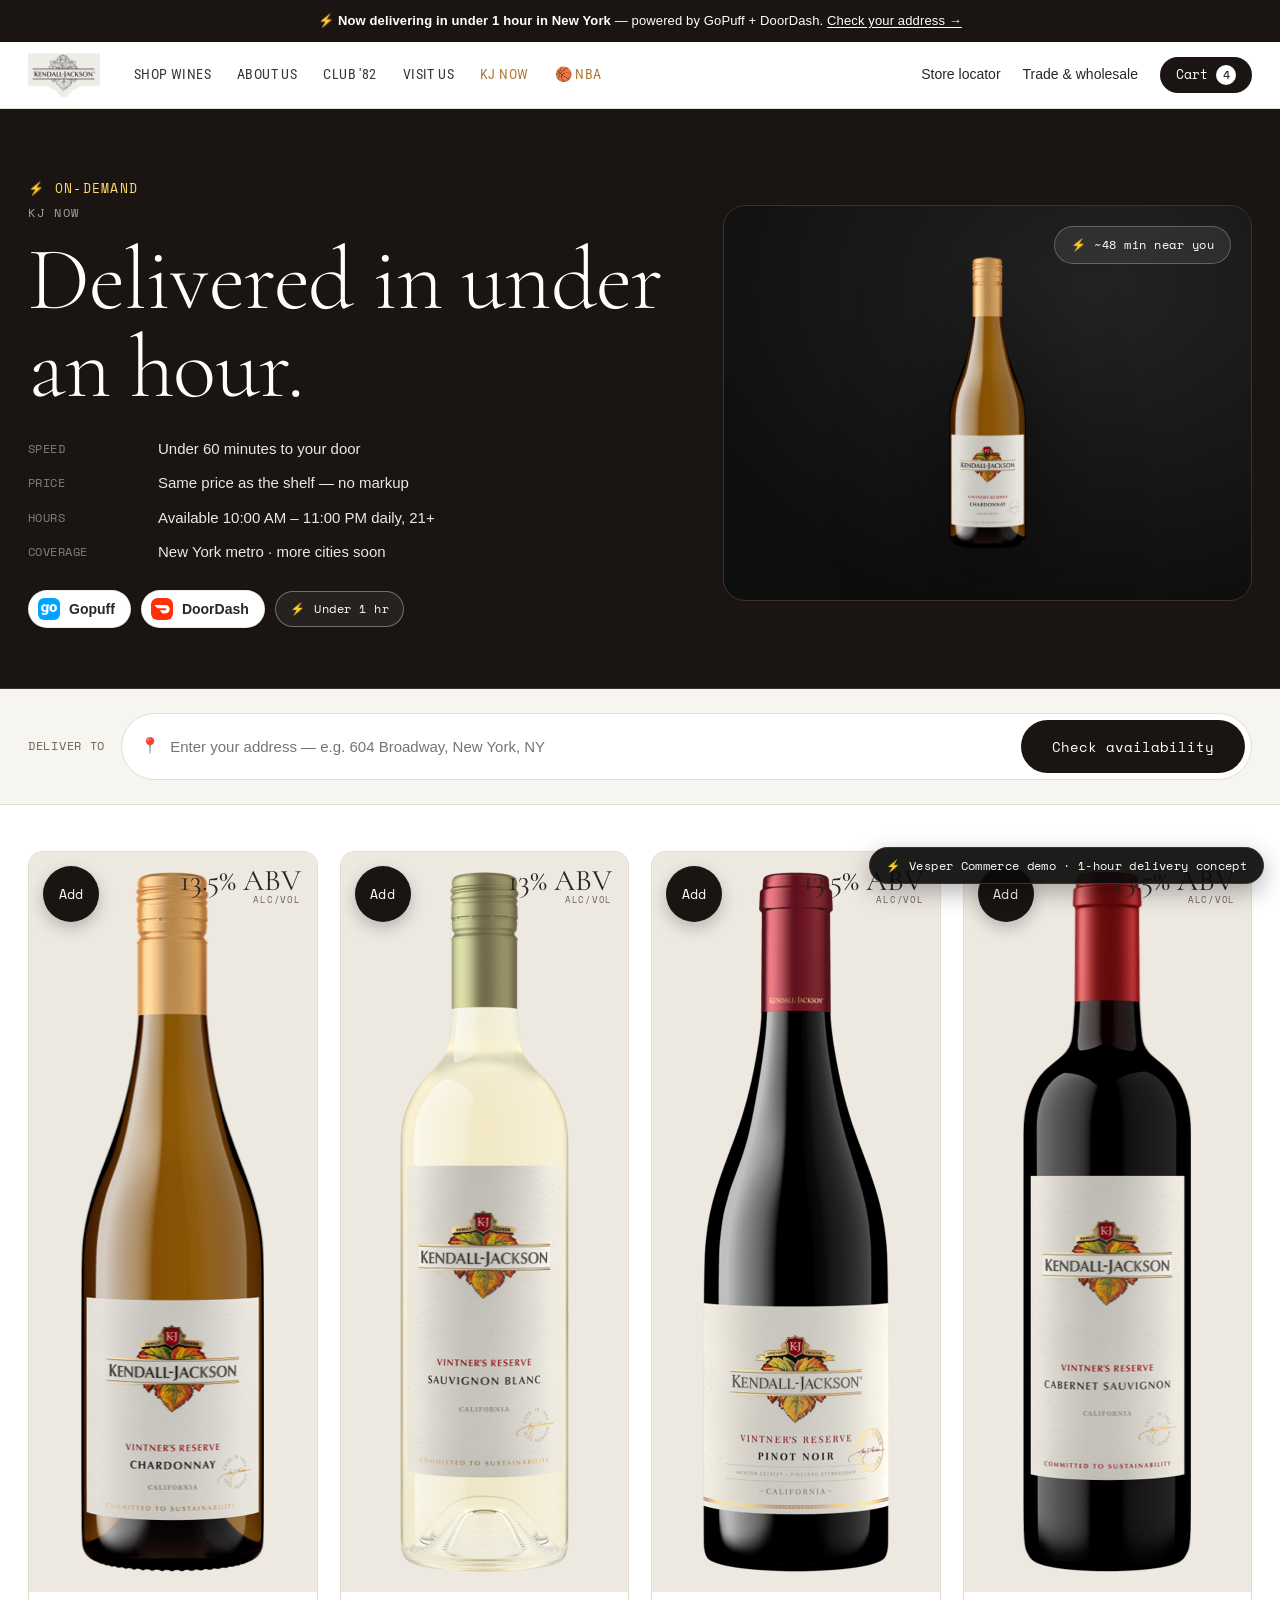
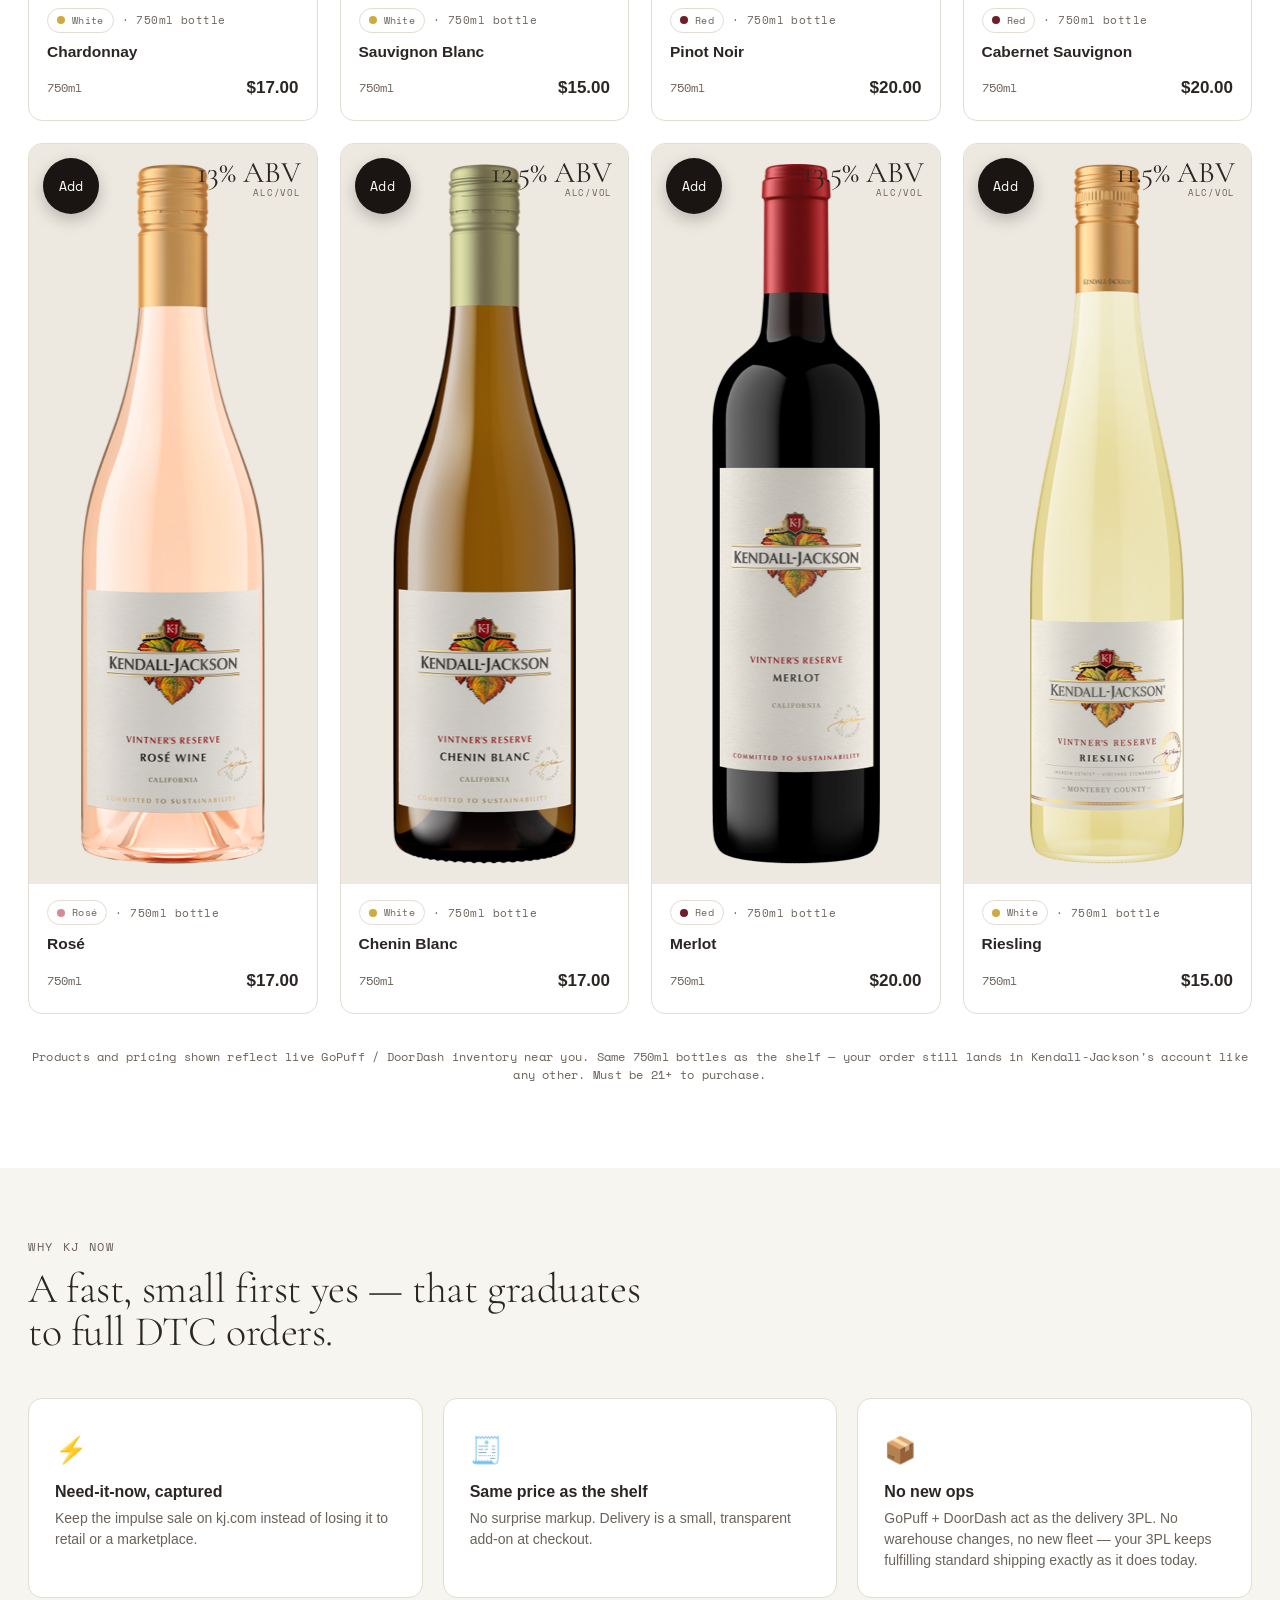
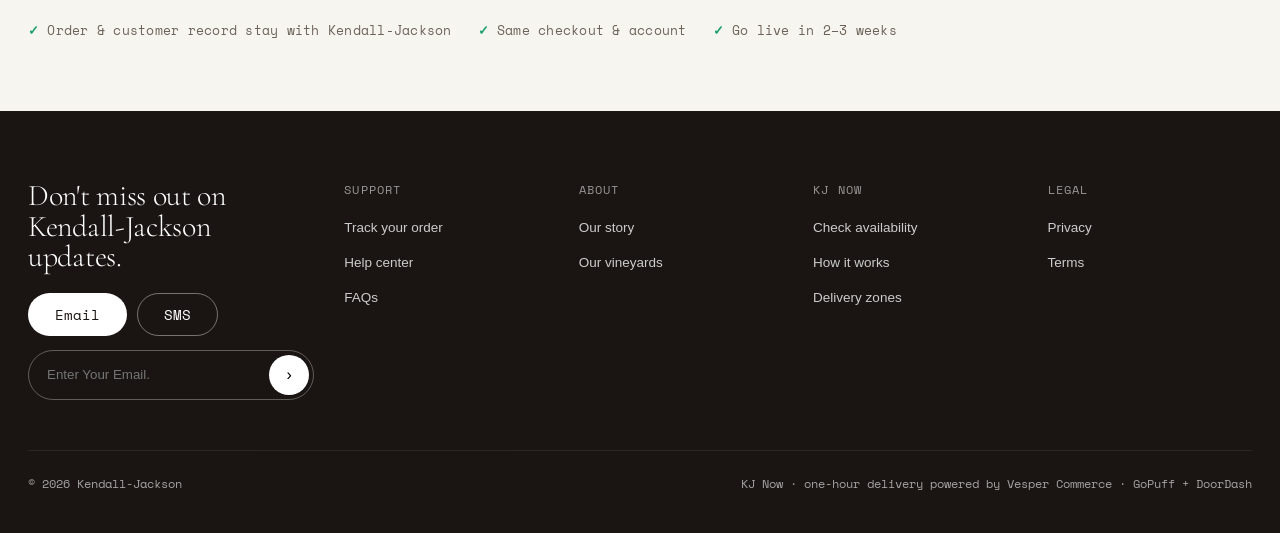
==== commit 628d663a: "Add NBA Tip-Off and All-Star 2027 campaign pages Co-Authored-By: Claude Opus 4.8 (1M context) <norep" ====
--- a/kj-now.html
+++ b/kj-now.html
@@ -26,6 +26,7 @@
       <a href="index.html#shop">Club '82</a>
       <a href="index.html#shop">Visit Us</a>
       <a href="kj-now.html" style="color:var(--gold)">KJ Now</a>
+      <a href="nba-tipoff.html" style="color:var(--gold)">🏀 NBA</a>
     </div>
     <div class="nav-right">
       <a class="hide-sm" href="#">Store locator</a>
--- a/styles.css
+++ b/styles.css
@@ -709,6 +709,37 @@
 }
 .demo-ribbon .bolt { color: #ffd76e; }
 
+/* ---------- NBA partnership campaign pages ---------- */
+.campaign-switch { background: var(--paper); border-bottom: 1px solid var(--line); padding: 14px 0; }
+.campaign-switch .inner { display: flex; gap: 10px; align-items: center; justify-content: center; flex-wrap: wrap; }
+.campaign-switch .lbl { font-family: var(--mono); font-size: 11.5px; letter-spacing: .08em; text-transform: uppercase; color: var(--gray); margin-right: 6px; }
+.campaign-pill { font-family: var(--mono); font-size: 12.5px; padding: 8px 16px; border-radius: var(--radius-pill); border: 1px solid var(--line); background: var(--white); color: var(--gray); }
+.campaign-pill.active { background: var(--black); color: #fff; border-color: var(--black); }
+
+.partner-strip { background: var(--paper); border-bottom: 1px solid var(--line); padding: 40px 0; }
+.partner-strip .lbl { font-family: var(--mono); font-size: 12px; letter-spacing: .1em; text-transform: uppercase; color: var(--gray); margin-bottom: 22px; text-align: center; }
+.partner-logos { display: flex; align-items: center; justify-content: center; gap: 24px; flex-wrap: wrap; }
+.partner-logos .tile { height: 64px; width: 64px; background: #14110f; border-radius: 14px; display: flex; align-items: center; justify-content: center; padding: 11px; flex: none; }
+.partner-logos .tile.host { height: 76px; width: 76px; box-shadow: 0 0 0 2px var(--gold); }
+.partner-logos img { max-height: 100%; max-width: 100%; object-fit: contain; }
+
+.host-spotlight { background: var(--black); color: var(--white); padding: 56px 0; }
+.host-spotlight .row { display: flex; align-items: center; gap: 30px; flex-wrap: wrap; }
+.host-spotlight .logo-tile { height: 88px; width: 88px; background: #fff; border-radius: 18px; padding: 14px; display: flex; align-items: center; justify-content: center; flex: none; }
+.host-spotlight .logo-tile img { max-height: 100%; max-width: 100%; object-fit: contain; }
+.host-spotlight .txt h3 { font-family: var(--serif); font-weight: 400; font-size: clamp(22px,2.6vw,30px); margin-bottom: 8px; }
+.host-spotlight .txt p { color: rgba(255,255,255,.75); font-size: 15px; max-width: 580px; margin: 0; }
+.host-spotlight .kick { font-family: var(--mono); font-size: 12px; letter-spacing: .1em; text-transform: uppercase; color: #ffd76e; margin-bottom: 10px; }
+
+.nba-badge { display: inline-flex; align-items: center; gap: 8px; font-family: var(--mono); font-size: 11.5px; letter-spacing: .05em; background: rgba(255,255,255,.1); border: 1px solid rgba(255,255,255,.3); color: #fff; padding: 7px 14px; border-radius: var(--radius-pill); }
+
+@media (max-width: 620px) {
+  .partner-logos { gap: 26px; }
+  .partner-logos img { height: 28px; }
+  .partner-logos img.host { height: 40px; }
+  .host-spotlight .row { flex-direction: column; text-align: center; }
+}
+
 /* ---------- Responsive ---------- */
 @media (max-width: 1000px) {
   .delivery-band .grid { grid-template-columns: 1fr; gap: 36px; }
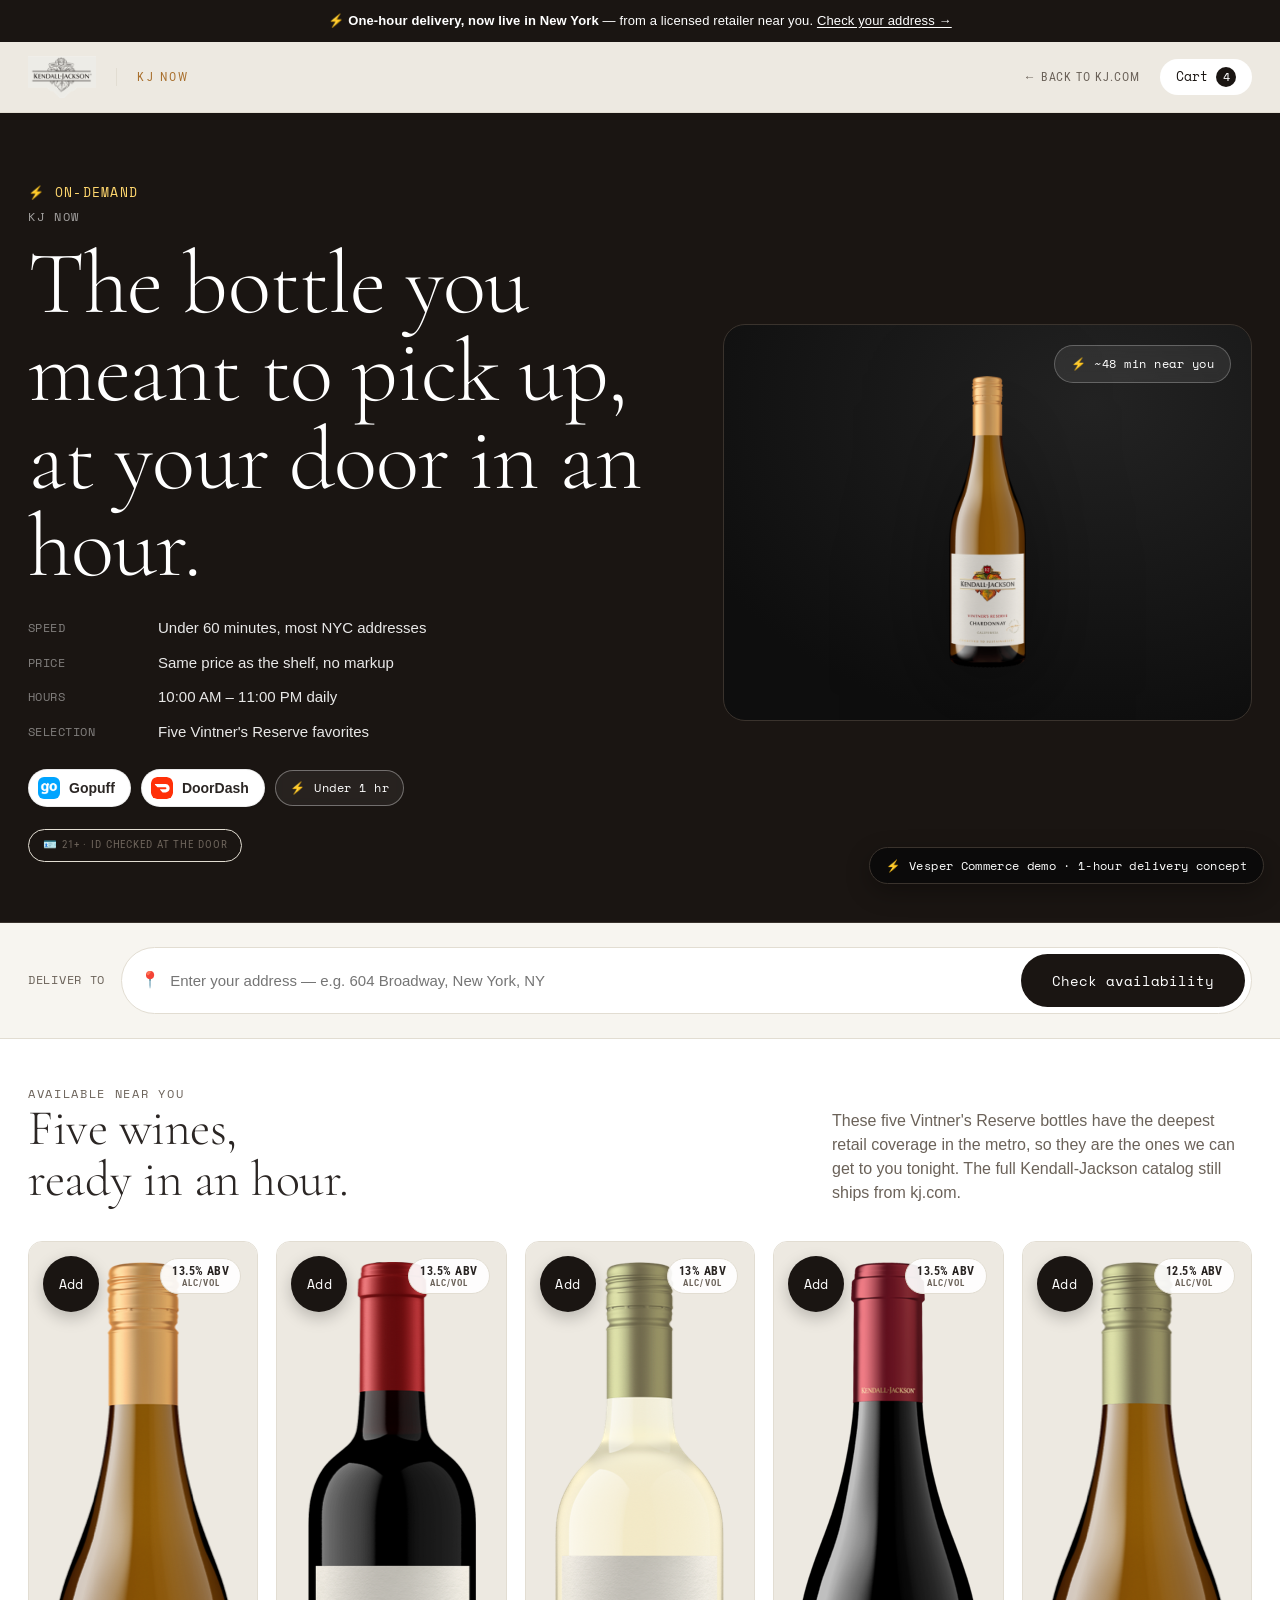
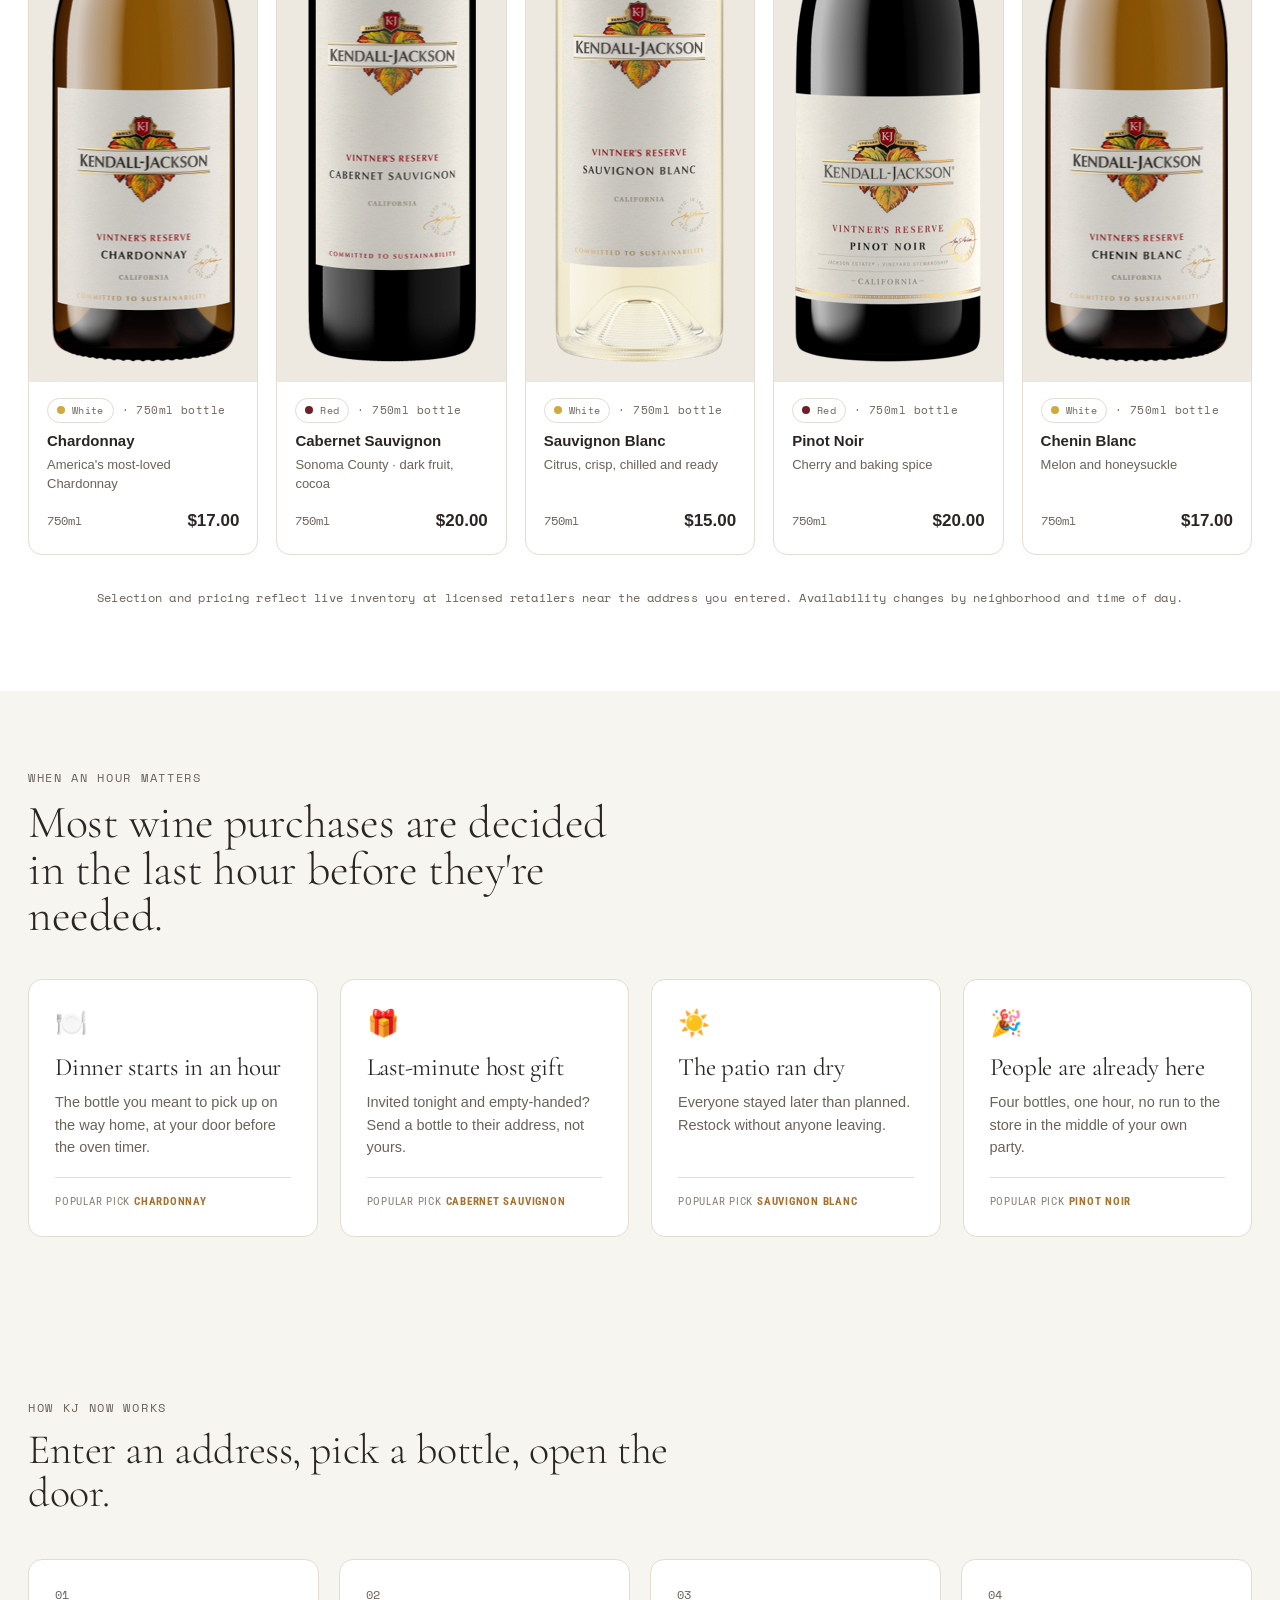
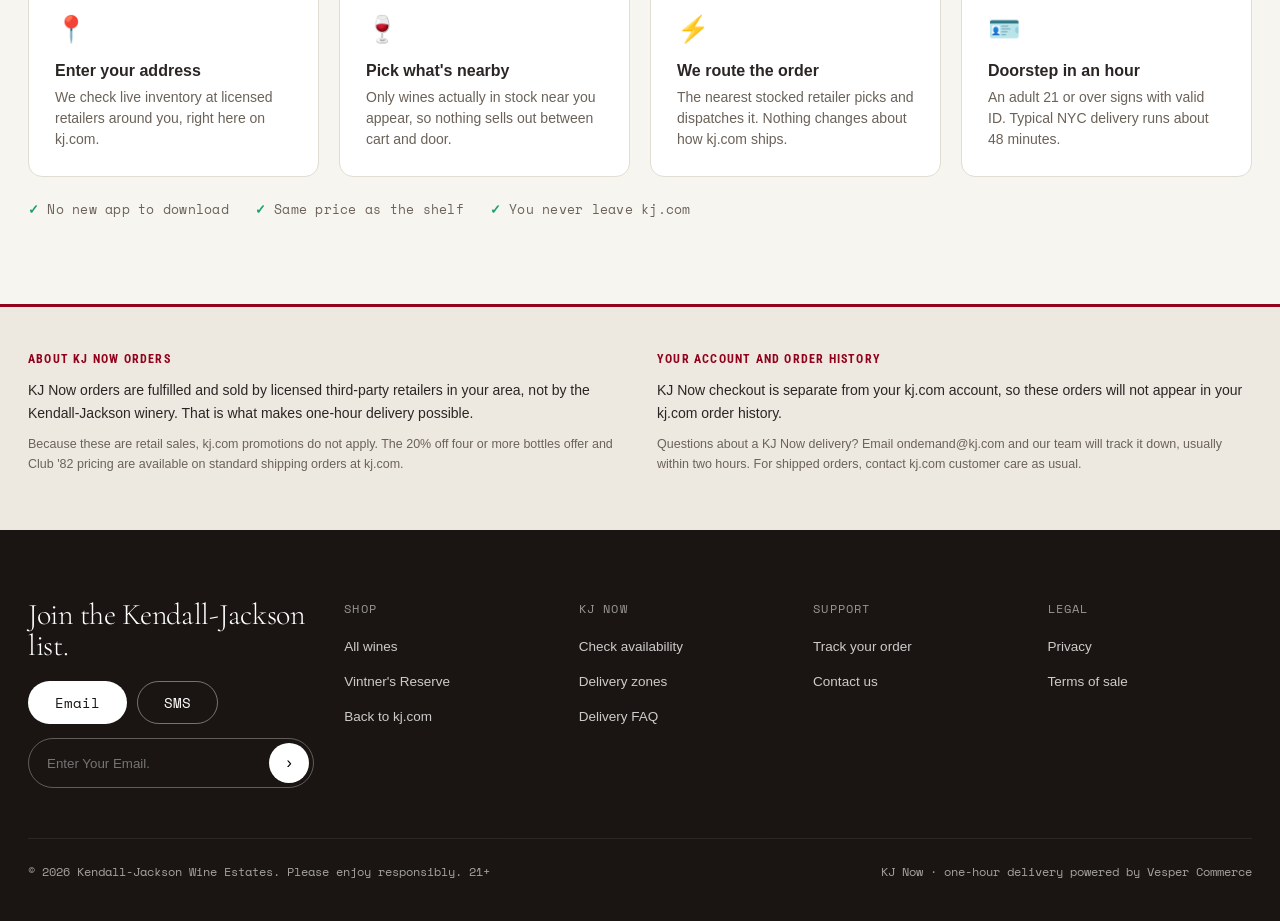
==== commit d704cd18: "Evergreen KJ Now landing page, retire NBA framing - KJ Now rebuilt as an always-on delivery landing " ====
--- a/kj-now.html
+++ b/kj-now.html
@@ -3,8 +3,9 @@
 <head>
 <meta charset="utf-8" />
 <meta name="viewport" content="width=device-width, initial-scale=1" />
-<title>KJ Now — Delivered in under an hour | Kendall-Jackson</title>
-<meta name="description" content="KJ Now: your favorite Kendall-Jackson wines delivered in under an hour, at the same price as the shelf. Powered by GoPuff + DoorDash." />
+<title>KJ Now — Kendall-Jackson delivered in under an hour</title>
+<meta name="description" content="KJ Now: five Kendall-Jackson favorites delivered in under an hour from a licensed retailer near you, at the same price as the shelf." />
+<meta name="robots" content="noindex" />
 <link rel="preconnect" href="https://fonts.googleapis.com" />
 <link rel="preconnect" href="https://fonts.gstatic.com" crossorigin />
 <link href="https://fonts.googleapis.com/css2?family=Cormorant+Garamond:wght@300;400;500;600&family=Roboto+Condensed:wght@400;500;700&family=Space+Mono:wght@400;700&display=swap" rel="stylesheet" />
@@ -14,27 +15,19 @@
 <body>
 
 <div class="announce">
-  <span class="bolt">⚡</span> <b>Now delivering in under 1 hour in New York</b> — powered by GoPuff + DoorDash. <a href="#now">Check your address →</a>
+  <span class="bolt">⚡</span> <b>One-hour delivery, now live in New York</b> — from a licensed retailer near you. <a href="#now">Check your address →</a>
 </div>
 
-<header class="header light">
-  <nav class="nav">
-    <a class="brand" href="index.html"><img src="assets/logo.png" alt="Kendall-Jackson" style="height:44px" /></a>
-    <div class="nav-links" style="font-family:var(--nav-font);letter-spacing:.03em;text-transform:uppercase;font-size:14px">
-      <a href="index.html#shop">Shop Wines</a>
-      <a href="index.html#shop">About Us</a>
-      <a href="index.html#shop">Club '82</a>
-      <a href="index.html#shop">Visit Us</a>
-      <a href="kj-now.html" style="color:var(--gold)">KJ Now</a>
-      <a href="nba-tipoff.html" style="color:var(--gold)">🏀 NBA</a>
-    </div>
-    <div class="nav-right">
-      <a class="hide-sm" href="#">Store locator</a>
-      <a class="hide-sm" href="#">Trade &amp; wholesale</a>
-      <button class="hamburger" onclick="openMenu()" aria-label="Open menu"><svg viewBox="0 0 24 24" fill="none" stroke="currentColor" stroke-width="2" stroke-linecap="round"><line x1="3" y1="6" x2="21" y2="6"/><line x1="3" y1="12" x2="21" y2="12"/><line x1="3" y1="18" x2="21" y2="18"/></svg></button>
-      <a href="checkout.html" class="cart-pill" onclick="event.preventDefault();openCart()">Cart <span class="cart-count" id="cartCount">4</span></a>
-    </div>
-  </nav>
+<!-- Stripped-back landing header. Targeted traffic lands here, so the nav is
+     minimal, but the route back to kj.com is explicit. -->
+<header class="now-topbar">
+  <div class="inner">
+    <a class="brand" href="index.html"><img src="assets/logo.png" alt="Kendall-Jackson" /></a>
+    <span class="now-wordmark">KJ Now</span>
+    <span class="spacer"></span>
+    <a class="back" href="index.html">← Back to kj.com</a>
+    <a href="checkout.html" class="cart-pill" onclick="event.preventDefault();openCart()">Cart <span class="cart-count" id="cartCount">4</span></a>
+  </div>
 </header>
 
 <!-- HERO -->
@@ -43,27 +36,30 @@
     <div>
       <div class="kick">⚡ On-demand</div>
       <div class="eyebrow">KJ Now</div>
-      <h1 class="serif">Delivered in under an hour.</h1>
+      <h1 class="serif">The bottle you meant to pick up, at your door in an hour.</h1>
       <div class="facts">
-        <div><span class="k">Speed</span> Under 60 minutes to your door</div>
-        <div><span class="k">Price</span> Same price as the shelf — no markup</div>
-        <div><span class="k">Hours</span> Available 10:00 AM – 11:00 PM daily, 21+</div>
-        <div><span class="k">Coverage</span> New York metro · more cities soon</div>
+        <div><span class="k">Speed</span> Under 60 minutes, most NYC addresses</div>
+        <div><span class="k">Price</span> Same price as the shelf, no markup</div>
+        <div><span class="k">Hours</span> 10:00 AM – 11:00 PM daily</div>
+        <div><span class="k">Selection</span> Five Vintner's Reserve favorites</div>
       </div>
       <div class="chips-row retailer-chips">
         <span class="chip"><img class="logo" src="assets/gopuff-icon.png" alt="GoPuff" /> Gopuff</span>
         <span class="chip"><img class="logo" src="assets/doordash-icon.svg" alt="DoorDash" /> DoorDash</span>
         <span class="delivery-badge"><span class="bolt">⚡</span> Under 1 hr</span>
       </div>
+      <div style="margin-top:22px">
+        <span class="age-note">🪪 21+ · ID checked at the door</span>
+      </div>
     </div>
     <div class="now-visual">
       <div class="float-badge"><span class="bolt">⚡</span> ~48 min near you</div>
-      <img src="assets/bottle-chardonnay.png" alt="Kendall-Jackson Vintner's Reserve Chardonnay available on demand" />
+      <img src="assets/bottle-chardonnay.png" alt="Kendall-Jackson Vintner's Reserve Chardonnay, available on demand" />
     </div>
   </div>
 </section>
 
-<!-- ADDRESS BAR -->
+<!-- STICKY ADDRESS BAR -->
 <div class="now-addrbar">
   <div class="wrap inner">
     <span class="lbl">Deliver to</span>
@@ -76,32 +72,65 @@
   </div>
 </div>
 
-<!-- GRID -->
+<!-- THE FIVE -->
 <section class="now-section">
   <div class="wrap">
+    <div class="section-head">
+      <div>
+        <div class="eyebrow">Available near you</div>
+        <h2 class="serif">Five wines,<br/>ready in an hour.</h2>
+      </div>
+      <p>These five Vintner's Reserve bottles have the deepest retail coverage in the metro, so they are the ones we can get to you tonight. The full Kendall-Jackson catalog still ships from kj.com.</p>
+    </div>
     <div class="now-gridwrap show" id="nowGridWrap">
       <div class="now-grid" id="nowGrid"><!-- injected by app.js --></div>
       <div class="now-disclaimer">
-        Products and pricing shown reflect live GoPuff / DoorDash inventory near you. Same 750ml bottles as the shelf — your order still lands in Kendall-Jackson's account like any other. Must be 21+ to purchase.
+        Selection and pricing reflect live inventory at licensed retailers near the address you entered. Availability changes by neighborhood and time of day.
       </div>
     </div>
   </div>
 </section>
 
-<!-- reassurance band -->
-<section class="how" style="padding:70px 0">
+<!-- OCCASIONS: the evergreen replacement for the NBA moment framing -->
+<section class="occ-section">
   <div class="wrap">
-    <div class="eyebrow">Why KJ Now</div>
-    <h2 class="serif" style="font-size:clamp(28px,3.4vw,42px);margin-top:12px;max-width:640px">A fast, small first yes — that graduates to full DTC orders.</h2>
-    <div class="steps now-steps-3">
-      <div class="step"><div class="icon">⚡</div><h3>Need-it-now, captured</h3><p>Keep the impulse sale on kj.com instead of losing it to retail or a marketplace.</p></div>
-      <div class="step"><div class="icon">🧾</div><h3>Same price as the shelf</h3><p>No surprise markup. Delivery is a small, transparent add-on at checkout.</p></div>
-      <div class="step"><div class="icon">📦</div><h3>No new ops</h3><p>GoPuff + DoorDash act as the delivery 3PL. No warehouse changes, no new fleet — your 3PL keeps fulfilling standard shipping exactly as it does today.</p></div>
+    <div class="eyebrow">When an hour matters</div>
+    <h2 class="serif" style="font-size:clamp(30px,3.6vw,46px);margin-top:12px;max-width:620px">Most wine purchases are decided in the last hour before they're needed.</h2>
+    <div class="occ-grid" id="occGrid"><!-- injected by app.js --></div>
+  </div>
+</section>
+
+<!-- HOW IT WORKS -->
+<section class="how">
+  <div class="wrap">
+    <div class="eyebrow">How KJ Now works</div>
+    <h2 class="serif" style="font-size:clamp(28px,3.4vw,42px);margin-top:12px;max-width:660px">Enter an address, pick a bottle, open the door.</h2>
+    <div class="steps">
+      <div class="step"><div class="num">01</div><div class="icon">📍</div><h3>Enter your address</h3><p>We check live inventory at licensed retailers around you, right here on kj.com.</p></div>
+      <div class="step"><div class="num">02</div><div class="icon">🍷</div><h3>Pick what's nearby</h3><p>Only wines actually in stock near you appear, so nothing sells out between cart and door.</p></div>
+      <div class="step"><div class="num">03</div><div class="icon">⚡</div><h3>We route the order</h3><p>The nearest stocked retailer picks and dispatches it. Nothing changes about how kj.com ships.</p></div>
+      <div class="step"><div class="num">04</div><div class="icon">🪪</div><h3>Doorstep in an hour</h3><p>An adult 21 or over signs with valid ID. Typical NYC delivery runs about 48 minutes.</p></div>
     </div>
     <div class="assurance">
-      <span><span class="tick">✓</span> Order &amp; customer record stay with Kendall-Jackson</span>
-      <span><span class="tick">✓</span> Same checkout &amp; account</span>
-      <span><span class="tick">✓</span> Go live in 2–3 weeks</span>
+      <span><span class="tick">✓</span> No new app to download</span>
+      <span><span class="tick">✓</span> Same price as the shelf</span>
+      <span><span class="tick">✓</span> You never leave kj.com</span>
+    </div>
+  </div>
+</section>
+
+<!-- DISCLOSURE: answers the promo + margin conflict raised on 8.11 -->
+<section class="now-disclosure">
+  <div class="grid2">
+    <div>
+      <h3>About KJ Now orders</h3>
+      <p>KJ Now orders are fulfilled and sold by licensed third-party retailers in your area, not by the Kendall-Jackson winery. That is what makes one-hour delivery possible.</p>
+      <p class="fine">Because these are retail sales, kj.com promotions do not apply. The 20% off four or more bottles offer and Club '82 pricing are available on standard shipping orders at kj.com.</p>
+    </div>
+    <div>
+      <h3>Your account and order history</h3>
+      <p>KJ Now checkout is separate from your kj.com account, so these orders will not appear in your kj.com order history.</p>
+      <p class="fine">Questions about a KJ Now delivery? Email ondemand@kj.com and our team will track it down, usually within two hours. For shipped orders, contact kj.com customer care as usual.</p>
     </div>
   </div>
 </section>
@@ -110,16 +139,16 @@
   <div class="wrap">
     <div class="top">
       <div class="updates">
-        <h3 class="serif">Don't miss out on Kendall-Jackson updates.</h3>
+        <h3 class="serif">Join the Kendall-Jackson list.</h3>
         <div class="toggle"><button class="btn btn-white">Email</button><button class="btn btn-outline" style="color:#fff">SMS</button></div>
         <div class="subscribe"><input placeholder="Enter Your Email." /><button>›</button></div>
       </div>
-      <div><div class="colhead">Support</div><ul><li><a href="#">Track your order</a></li><li><a href="#">Help center</a></li><li><a href="#">FAQs</a></li></ul></div>
-      <div><div class="colhead">About</div><ul><li><a href="#">Our story</a></li><li><a href="#">Our vineyards</a></li></ul></div>
-      <div><div class="colhead">KJ Now</div><ul><li><a href="kj-now.html">Check availability</a></li><li><a href="index.html#onehour">How it works</a></li><li><a href="#">Delivery zones</a></li></ul></div>
-      <div><div class="colhead">Legal</div><ul><li><a href="#">Privacy</a></li><li><a href="#">Terms</a></li></ul></div>
+      <div><div class="colhead">Shop</div><ul><li><a href="index.html#shop">All wines</a></li><li><a href="index.html#shop">Vintner's Reserve</a></li><li><a href="index.html">Back to kj.com</a></li></ul></div>
+      <div><div class="colhead">KJ Now</div><ul><li><a href="#now">Check availability</a></li><li><a href="#">Delivery zones</a></li><li><a href="#">Delivery FAQ</a></li></ul></div>
+      <div><div class="colhead">Support</div><ul><li><a href="#">Track your order</a></li><li><a href="#">Contact us</a></li></ul></div>
+      <div><div class="colhead">Legal</div><ul><li><a href="#">Privacy</a></li><li><a href="#">Terms of sale</a></li></ul></div>
     </div>
-    <div class="base"><span>© 2026 Kendall-Jackson</span><span>KJ Now · one-hour delivery powered by Vesper Commerce · GoPuff + DoorDash</span></div>
+    <div class="base"><span>© 2026 Kendall-Jackson Wine Estates. Please enjoy responsibly. 21+</span><span>KJ Now · one-hour delivery powered by Vesper Commerce</span></div>
   </div>
 </footer>
 
--- a/styles.css
+++ b/styles.css
@@ -17,6 +17,8 @@
   --gray: #6b6259;
   --gray-2: #8a8074;
   --gold: #a9702e;          /* KJ brass/gold accent */
+  --burgundy: #92021c;      /* kj.com promo bar red */
+  --brass-lt: #c8af83;      /* kj.com light brass */
   --gopuff: #009f8f;        /* GoPuff teal */
   --doordash: #eb1700;      /* DoorDash red */
   --radius-pill: 999px;
@@ -709,35 +711,83 @@
 }
 .demo-ribbon .bolt { color: #ffd76e; }
 
-/* ---------- NBA partnership campaign pages ---------- */
-.campaign-switch { background: var(--paper); border-bottom: 1px solid var(--line); padding: 14px 0; }
-.campaign-switch .inner { display: flex; gap: 10px; align-items: center; justify-content: center; flex-wrap: wrap; }
-.campaign-switch .lbl { font-family: var(--mono); font-size: 11.5px; letter-spacing: .08em; text-transform: uppercase; color: var(--gray); margin-right: 6px; }
-.campaign-pill { font-family: var(--mono); font-size: 12.5px; padding: 8px 16px; border-radius: var(--radius-pill); border: 1px solid var(--line); background: var(--white); color: var(--gray); }
-.campaign-pill.active { background: var(--black); color: #fff; border-color: var(--black); }
-
-.partner-strip { background: var(--paper); border-bottom: 1px solid var(--line); padding: 40px 0; }
-.partner-strip .lbl { font-family: var(--mono); font-size: 12px; letter-spacing: .1em; text-transform: uppercase; color: var(--gray); margin-bottom: 22px; text-align: center; }
-.partner-logos { display: flex; align-items: center; justify-content: center; gap: 24px; flex-wrap: wrap; }
-.partner-logos .tile { height: 64px; width: 64px; background: #14110f; border-radius: 14px; display: flex; align-items: center; justify-content: center; padding: 11px; flex: none; }
-.partner-logos .tile.host { height: 76px; width: 76px; box-shadow: 0 0 0 2px var(--gold); }
-.partner-logos img { max-height: 100%; max-width: 100%; object-fit: contain; }
-
-.host-spotlight { background: var(--black); color: var(--white); padding: 56px 0; }
-.host-spotlight .row { display: flex; align-items: center; gap: 30px; flex-wrap: wrap; }
-.host-spotlight .logo-tile { height: 88px; width: 88px; background: #fff; border-radius: 18px; padding: 14px; display: flex; align-items: center; justify-content: center; flex: none; }
-.host-spotlight .logo-tile img { max-height: 100%; max-width: 100%; object-fit: contain; }
-.host-spotlight .txt h3 { font-family: var(--serif); font-weight: 400; font-size: clamp(22px,2.6vw,30px); margin-bottom: 8px; }
-.host-spotlight .txt p { color: rgba(255,255,255,.75); font-size: 15px; max-width: 580px; margin: 0; }
-.host-spotlight .kick { font-family: var(--mono); font-size: 12px; letter-spacing: .1em; text-transform: uppercase; color: #ffd76e; margin-bottom: 10px; }
-
-.nba-badge { display: inline-flex; align-items: center; gap: 8px; font-family: var(--mono); font-size: 11.5px; letter-spacing: .05em; background: rgba(255,255,255,.1); border: 1px solid rgba(255,255,255,.3); color: #fff; padding: 7px 14px; border-radius: var(--radius-pill); }
+/* ---------- NBA-branded theme (Tip-Off / All-Star top sections) ----------
+   Palette + gradient lifted from nbaexperiences.com/nba-all-star-2027:
+   NBA red #c8102e -> NBA navy #051b37 / #041624. Their display type is a
+   licensed webfont ("Action NBA Web"); Anton is the closest free stand-in
+   for that heavy condensed look, paired with Oswald for labels/nav and
+   Roboto for body copy (matching their actual body font). */
+.nba-announce {
+  background: linear-gradient(90deg, #c8102e 0%, #051b37 100%);
+  color: #fff;
+  font-family: "Oswald", var(--sans);
+  font-weight: 600;
+  letter-spacing: .03em;
+  text-transform: uppercase;
+  font-size: 12.5px;
+  text-align: center;
+  padding: 11px 16px;
+}
+.nba-announce b { font-weight: 700; }
+.nba-announce a { color: #fff; text-decoration: underline; text-underline-offset: 2px; }
+
+.nba-header { background: #051b37; color: #fff; position: sticky; top: 0; z-index: 50; border-bottom: 1px solid rgba(255,255,255,.12); }
+.nba-header .brand { background: #fff; padding: 7px 14px; border-radius: 10px; display: inline-flex; align-items: center; }
+.nba-header .nav-links a { font-family: "Oswald", var(--sans); font-weight: 600; letter-spacing: .04em; }
+.nba-header .cart-pill { background: #c8102e; color: #fff; }
+.nba-header .cart-count { background: #fff; color: #c8102e; }
+
+.nba-switch { background: #04101f; border-bottom: 1px solid rgba(255,255,255,.08); padding: 14px 0; }
+.nba-switch .inner { display: flex; gap: 10px; align-items: center; justify-content: center; flex-wrap: wrap; }
+.nba-switch .lbl { font-family: "Oswald", var(--sans); font-weight: 600; font-size: 11.5px; letter-spacing: .1em; text-transform: uppercase; color: rgba(255,255,255,.5); margin-right: 6px; }
+.nba-pill { font-family: "Oswald", var(--sans); font-weight: 600; font-size: 12.5px; letter-spacing: .03em; text-transform: uppercase; padding: 8px 16px; border-radius: var(--radius-pill); border: 1px solid rgba(255,255,255,.25); background: transparent; color: rgba(255,255,255,.7); }
+.nba-pill.active { background: #c8102e; color: #fff; border-color: #c8102e; }
+
+.nba-hero { position: relative; color: #fff; min-height: 640px; display: flex; align-items: center; overflow: hidden; }
+.nba-hero-media { position: absolute; inset: 0; background-size: cover; background-position: center; }
+.nba-hero-media::after {
+  content: ""; position: absolute; inset: 0;
+  background: linear-gradient(180deg, rgba(200,16,46,.82) 0%, rgba(5,27,55,.85) 42%, rgb(5,27,55) 82%, rgb(4,22,36) 100%);
+}
+.nba-hero-inner { position: relative; z-index: 2; padding: 60px 0; }
+.nba-kicker-outline {
+  font-family: "Anton", sans-serif; text-transform: uppercase; font-weight: 400; letter-spacing: .01em;
+  font-size: clamp(19px, 2.4vw, 28px); line-height: 1.1; color: transparent;
+  -webkit-text-stroke: 1.4px rgba(255,255,255,.9); margin-bottom: 8px;
+}
+.nba-kicker-solid {
+  font-family: "Anton", sans-serif; text-transform: uppercase; font-weight: 400; letter-spacing: .005em;
+  font-size: clamp(36px, 5.6vw, 64px); line-height: 1.03; color: #ff3b52; margin: 0 0 20px; max-width: 700px;
+}
+.nba-hero-sub { font-family: "Roboto", var(--sans); font-size: 16px; line-height: 1.65; color: rgba(255,255,255,.88); max-width: 480px; }
+.nba-meta-row { display: flex; gap: 26px; flex-wrap: wrap; margin: 24px 0 0; padding: 0; list-style: none; font-family: "Roboto", var(--sans); font-size: 14px; color: rgba(255,255,255,.85); }
+.nba-meta-row li { display: inline-flex; align-items: center; gap: 8px; }
+.nba-hero-cta { margin-top: 30px; display: flex; gap: 14px; flex-wrap: wrap; }
+.btn.nba-btn-red { background: #c8102e; color: #fff; }
+.btn.nba-btn-red:hover { opacity: .9; }
+
+.nba-partner-strip { background: #04101f; border-bottom: 1px solid rgba(255,255,255,.08); padding: 40px 0; }
+.nba-partner-strip .lbl { font-family: "Oswald", var(--sans); font-weight: 600; font-size: 12px; letter-spacing: .12em; text-transform: uppercase; color: rgba(255,255,255,.5); margin-bottom: 22px; text-align: center; }
+.nba-partner-logos { display: flex; align-items: center; justify-content: center; gap: 24px; flex-wrap: wrap; }
+.nba-partner-logos .tile { height: 64px; width: 64px; background: #0b1f3a; border: 1px solid rgba(255,255,255,.08); border-radius: 14px; display: flex; align-items: center; justify-content: center; padding: 11px; flex: none; }
+.nba-partner-logos .tile.host { box-shadow: 0 0 0 2px #fff; }
+.nba-partner-logos img { max-height: 100%; max-width: 100%; object-fit: contain; }
+
+.nba-host-spotlight { background: linear-gradient(90deg, #051b37 0%, #04101f 100%); color: #fff; padding: 56px 0; border-bottom: 1px solid rgba(255,255,255,.08); }
+.nba-host-spotlight .row { display: flex; align-items: center; gap: 30px; flex-wrap: wrap; }
+.nba-host-spotlight .logo-tile { height: 88px; width: 88px; background: #fff; border-radius: 18px; padding: 14px; display: flex; align-items: center; justify-content: center; flex: none; }
+.nba-host-spotlight .logo-tile img { max-height: 100%; max-width: 100%; object-fit: contain; }
+.nba-host-spotlight .kick { font-family: "Oswald", var(--sans); font-weight: 600; font-size: 12px; letter-spacing: .12em; text-transform: uppercase; color: #ff3b52; margin-bottom: 10px; }
+.nba-host-spotlight h3 { font-family: "Anton", sans-serif; text-transform: uppercase; font-weight: 400; font-size: clamp(22px,2.6vw,32px); margin: 0 0 8px; letter-spacing: .01em; }
+.nba-host-spotlight p { color: rgba(255,255,255,.75); font-size: 15px; max-width: 580px; margin: 0; font-family: "Roboto", var(--sans); }
+
+.nba-badge { display: inline-flex; align-items: center; gap: 8px; font-family: "Oswald", var(--sans); font-weight: 600; font-size: 11.5px; letter-spacing: .05em; text-transform: uppercase; background: rgba(255,255,255,.1); border: 1px solid rgba(255,255,255,.3); color: #fff; padding: 7px 14px; border-radius: var(--radius-pill); }
 
 @media (max-width: 620px) {
-  .partner-logos { gap: 26px; }
-  .partner-logos img { height: 28px; }
-  .partner-logos img.host { height: 40px; }
-  .host-spotlight .row { flex-direction: column; text-align: center; }
+  .nba-partner-logos { gap: 26px; }
+  .nba-partner-logos .tile { height: 52px; width: 52px; }
+  .nba-host-spotlight .row { flex-direction: column; text-align: center; }
+  .nba-meta-row { flex-direction: column; gap: 10px; }
 }
 
 /* ---------- Responsive ---------- */
@@ -760,3 +810,158 @@
   .footer .top { grid-template-columns: 1fr; }
   .wrap { padding: 0 18px; }
 }
+
+/* ============================================================
+   EVERGREEN KJ NOW LAYER
+   Added for the always-on delivery landing page. Replaces the
+   NBA campaign framing with occasion-led merchandising.
+   ============================================================ */
+
+/* kj.com's real burgundy promo bar */
+.kj-promo {
+  background: var(--burgundy);
+  color: #fff;
+  text-align: center;
+  padding: 13px 16px;
+  font-family: var(--nav-font);
+  text-transform: uppercase;
+  letter-spacing: .06em;
+  font-size: 13px;
+  line-height: 1.5;
+}
+.kj-promo a { text-decoration: underline; text-underline-offset: 3px; }
+.kj-promo .sub { display: block; font-size: 11px; opacity: .85; letter-spacing: .08em; }
+
+/* "Ships in 2-4 days" tag for SKUs outside the delivery pilot */
+.tag.ships {
+  background: transparent;
+  color: var(--gray);
+  border: 1px solid var(--line);
+}
+
+/* Landing-page header: stripped back, with an explicit way home */
+.now-topbar {
+  background: var(--offwhite);
+  border-bottom: 1px solid var(--line);
+  position: sticky; top: 0; z-index: 50;
+}
+.now-topbar .inner {
+  max-width: var(--maxw); margin: 0 auto; padding: 14px 28px;
+  display: flex; align-items: center; gap: 20px;
+}
+.now-topbar .brand img { height: 42px; width: auto; }
+.now-topbar .back {
+  font-family: var(--nav-font); text-transform: uppercase; letter-spacing: .08em;
+  font-size: 12px; color: var(--gray); display: inline-flex; align-items: center; gap: 7px;
+}
+.now-topbar .back:hover { color: var(--ink); }
+.now-topbar .spacer { margin-left: auto; }
+.now-wordmark {
+  font-family: var(--nav-font); text-transform: uppercase; letter-spacing: .18em;
+  font-size: 12px; color: var(--gold); padding-left: 20px; border-left: 1px solid var(--line);
+}
+
+/* Occasion cards */
+.occ-section { background: var(--paper); padding: 78px 0; }
+.occ-grid {
+  display: grid; grid-template-columns: repeat(4, 1fr); gap: 22px; margin-top: 40px;
+}
+.occ-card {
+  background: #fff; border: 1px solid var(--line); border-radius: var(--radius);
+  padding: 30px 26px 26px; display: flex; flex-direction: column;
+}
+.occ-icon { font-size: 26px; line-height: 1; margin-bottom: 18px; }
+.occ-card h3 {
+  font-family: var(--serif); font-size: 25px; font-weight: 400;
+  line-height: 1.08; letter-spacing: -.01em; margin: 0 0 10px;
+}
+.occ-card p { font-size: 14.5px; color: var(--gray); margin: 0 0 18px; line-height: 1.55; }
+.occ-pick {
+  margin-top: auto; padding-top: 16px; border-top: 1px solid var(--line);
+  font-family: var(--nav-font); text-transform: uppercase; letter-spacing: .07em;
+  font-size: 11px; color: var(--gray-2);
+}
+.occ-pick b { color: var(--gold); font-weight: 700; }
+
+/* Tasting note under each KJ Now card title */
+.now-note { font-size: 13px; color: var(--gray); margin: 6px 0 0; line-height: 1.45; }
+
+/* The "this is a separate checkout" disclosure block.
+   Answers the promo/margin conflict Carolyn raised on 8.11. */
+.now-disclosure {
+  background: var(--offwhite);
+  border-top: 3px solid var(--burgundy);
+  padding: 46px 0;
+}
+.now-disclosure .grid2 {
+  display: grid; grid-template-columns: 1fr 1fr; gap: 34px;
+  max-width: var(--maxw); margin: 0 auto; padding: 0 28px;
+}
+.now-disclosure h3 {
+  font-family: var(--nav-font); text-transform: uppercase; letter-spacing: .1em;
+  font-size: 12px; font-weight: 700; color: var(--burgundy); margin: 0 0 14px;
+}
+.now-disclosure p { font-size: 14px; color: var(--ink); margin: 0 0 10px; line-height: 1.6; }
+.now-disclosure .fine { font-size: 12.5px; color: var(--gray); }
+
+/* 21+ delivery note */
+.age-note {
+  display: inline-flex; align-items: center; gap: 9px;
+  font-family: var(--nav-font); text-transform: uppercase; letter-spacing: .08em;
+  font-size: 11px; color: var(--gray);
+  border: 1px solid var(--line); border-radius: var(--radius-pill);
+  padding: 7px 14px;
+}
+
+@media (max-width: 900px) {
+  .occ-grid { grid-template-columns: repeat(2, 1fr); }
+  .now-disclosure .grid2 { grid-template-columns: 1fr; gap: 24px; }
+}
+@media (max-width: 620px) {
+  .occ-grid { grid-template-columns: 1fr; }
+  .now-topbar .inner { padding: 12px 18px; gap: 12px; }
+  .now-wordmark { padding-left: 12px; }
+  .kj-promo { font-size: 11px; letter-spacing: .04em; }
+}
+
+/* ABV badge: the shared rule sizes for a short number like "30g". An ABV
+   string is longer, so shrink it and give it a chip background so it reads
+   over the bottle rather than through it. */
+.now-thumb .now-protein {
+  font-family: var(--nav-font);
+  font-size: 12px;
+  font-weight: 700;
+  letter-spacing: .04em;
+  line-height: 1.1;
+  background: rgba(255,255,255,.92);
+  border: 1px solid var(--line);
+  border-radius: var(--radius-pill);
+  padding: 6px 11px 5px;
+  text-align: center;
+}
+.now-thumb .now-protein small {
+  font-family: var(--nav-font); font-size: 8.5px; letter-spacing: .12em; margin-top: 1px;
+}
+
+/* Five hero SKUs sit in one row on desktop, so the set reads as "five wines"
+   instead of a 4-up grid with an orphan. */
+@media (min-width: 1100px) {
+  .now-grid { grid-template-columns: repeat(5, 1fr); gap: 18px; }
+  .now-body h3 { font-size: 15px; }
+}
+@media (max-width: 1099px) and (min-width: 901px) {
+  .now-grid { grid-template-columns: repeat(3, 1fr); }
+}
+
+/* Grid children default to min-width:auto, which lets long content push the
+   delivery band 1px past the viewport on narrow screens. */
+.delivery-band .grid > *, .now-hero .grid > * { min-width: 0; }
+
+/* On mobile the "KJ Now" wordmark is redundant (the hero says it), and dropping
+   it keeps the logo, the back link and the cart on one line. The back link
+   stays visible at every width because it is the only route home. */
+@media (max-width: 620px) {
+  .now-wordmark { display: none; }
+  .now-topbar .back { font-size: 11px; letter-spacing: .05em; white-space: nowrap; }
+  .now-topbar .brand img { height: 34px; }
+}
